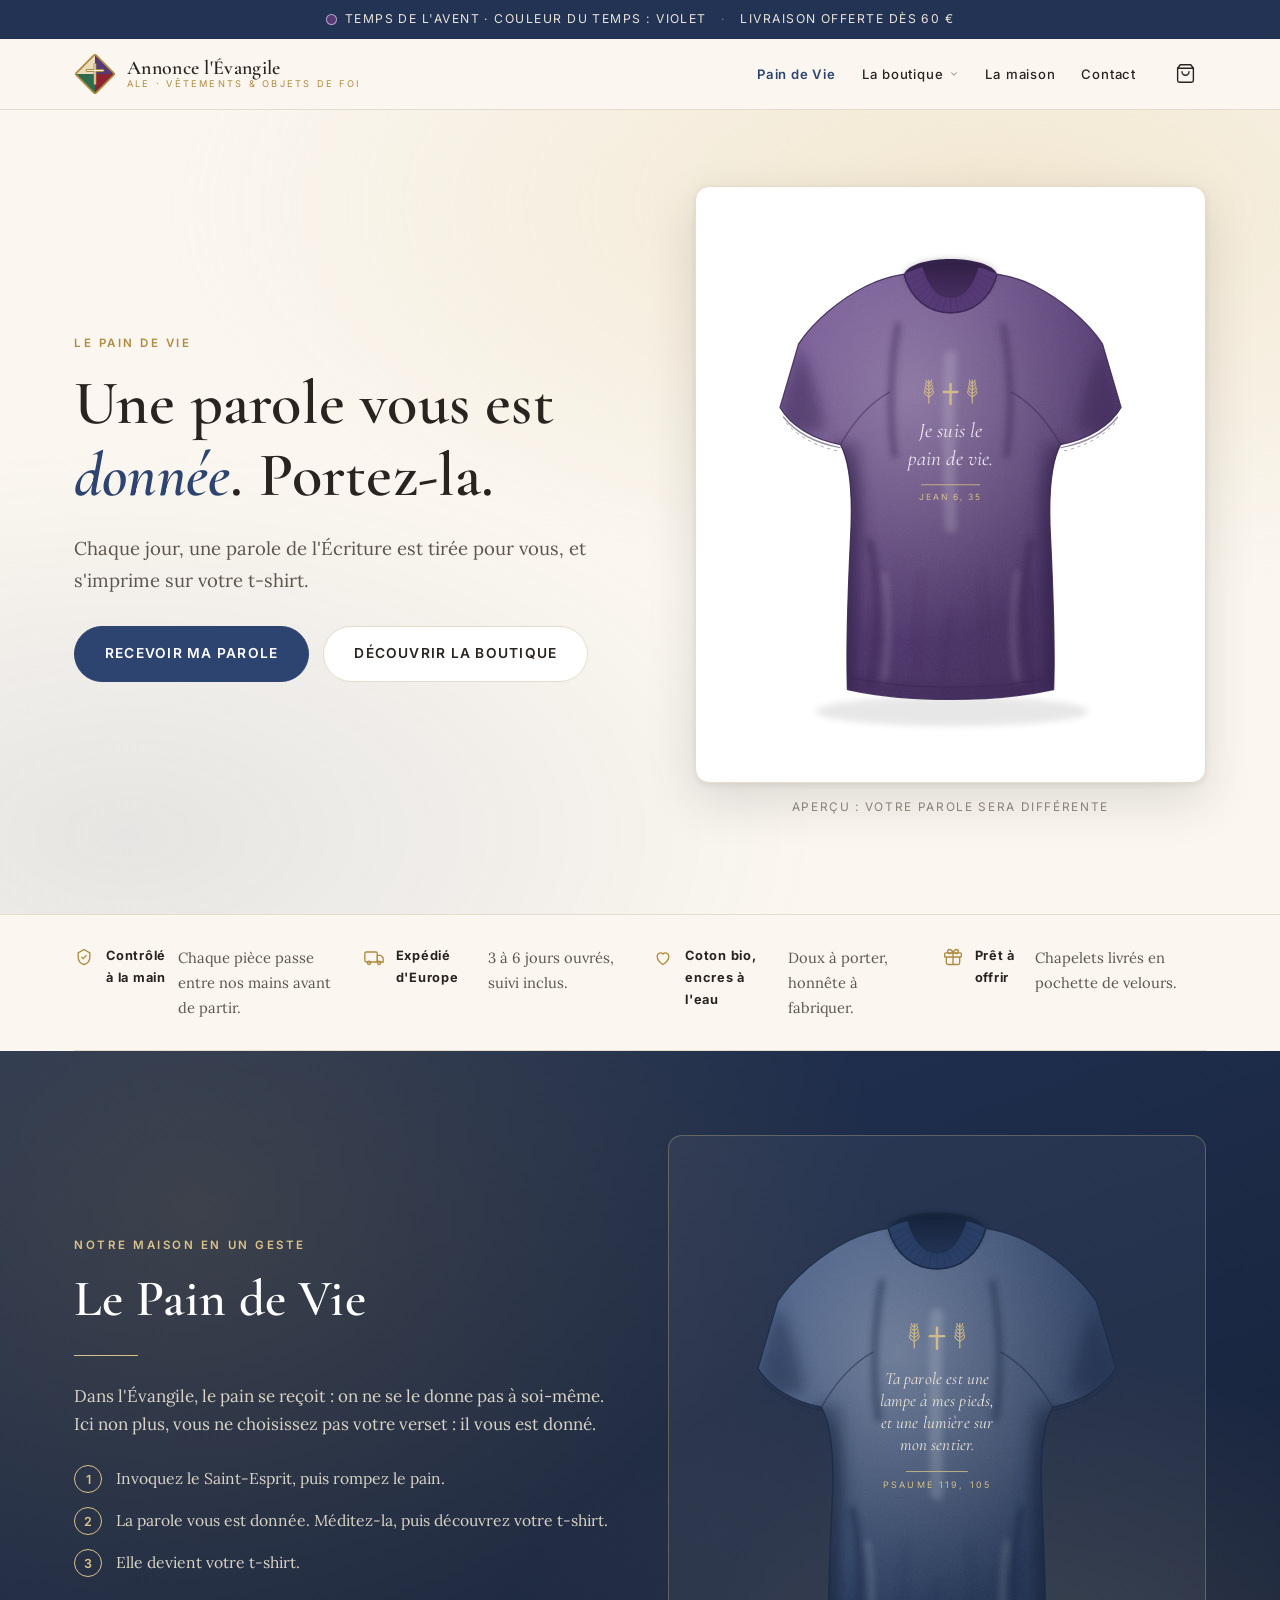
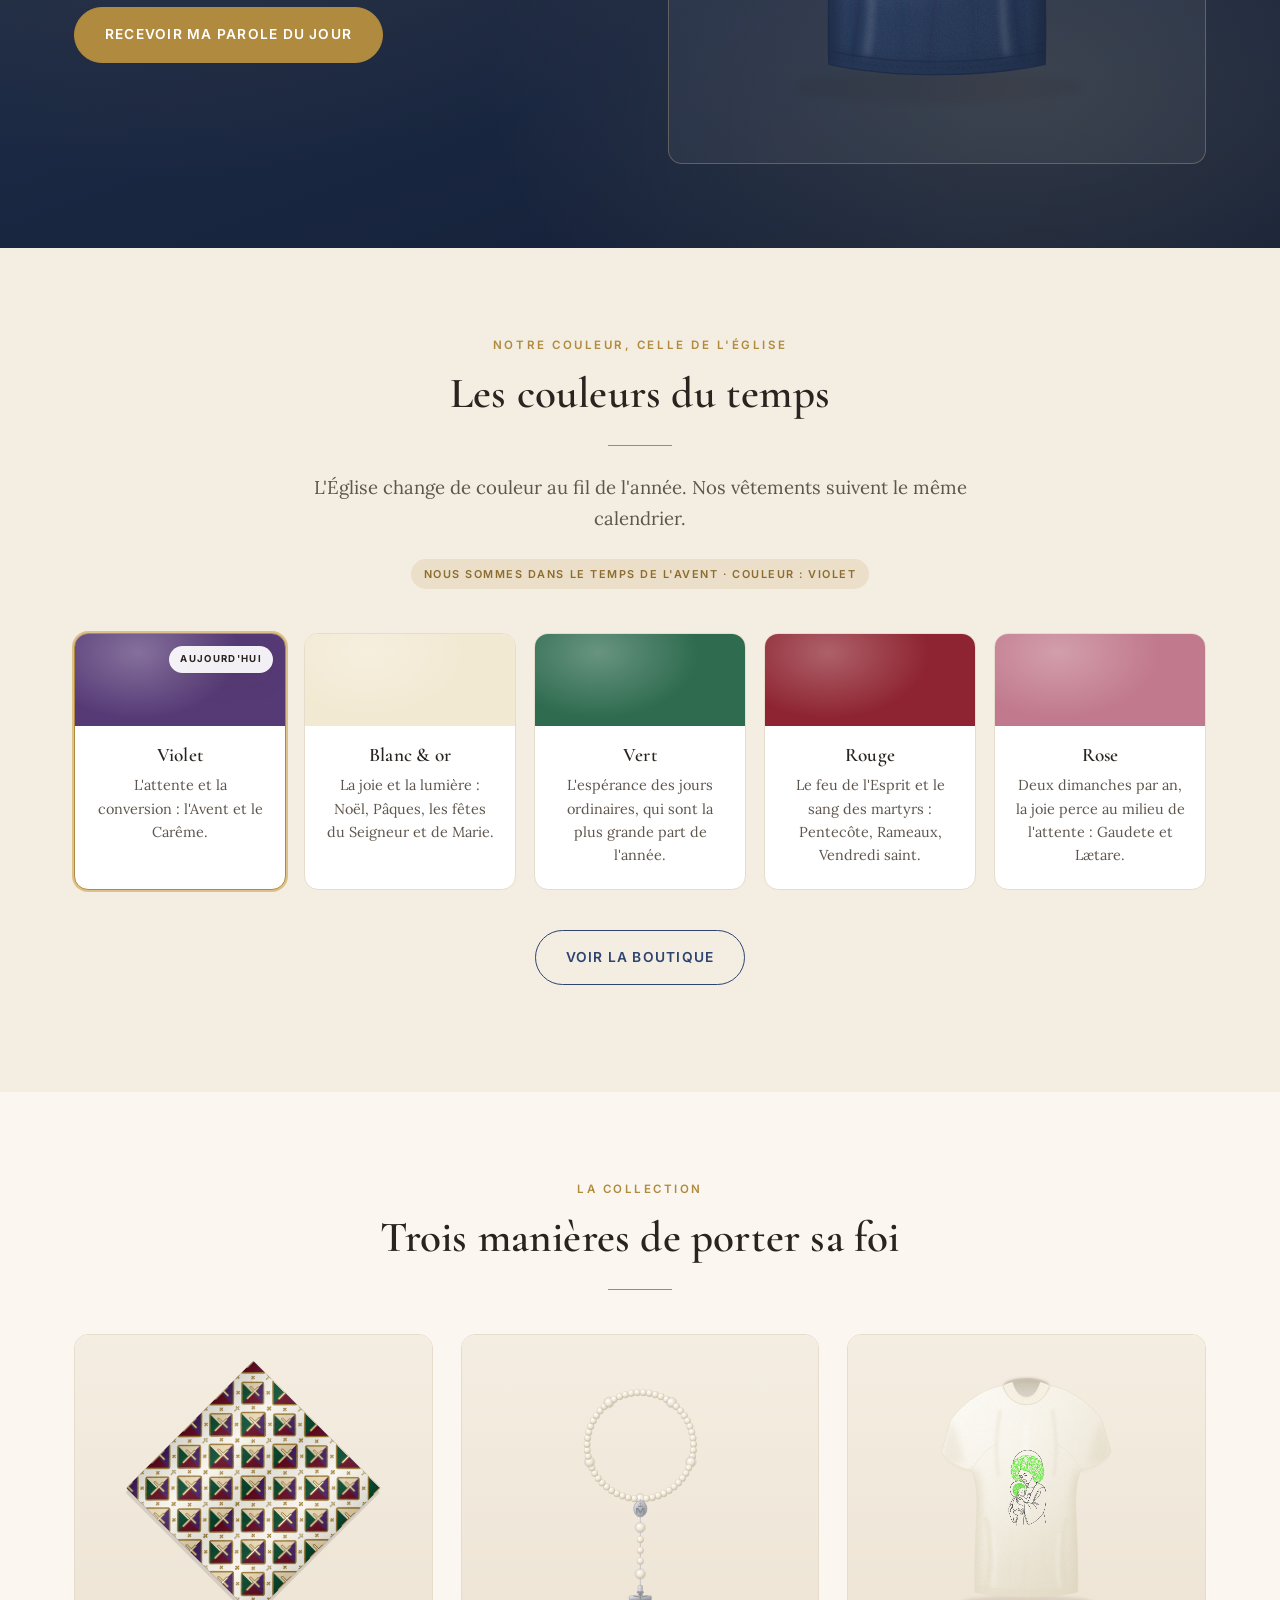
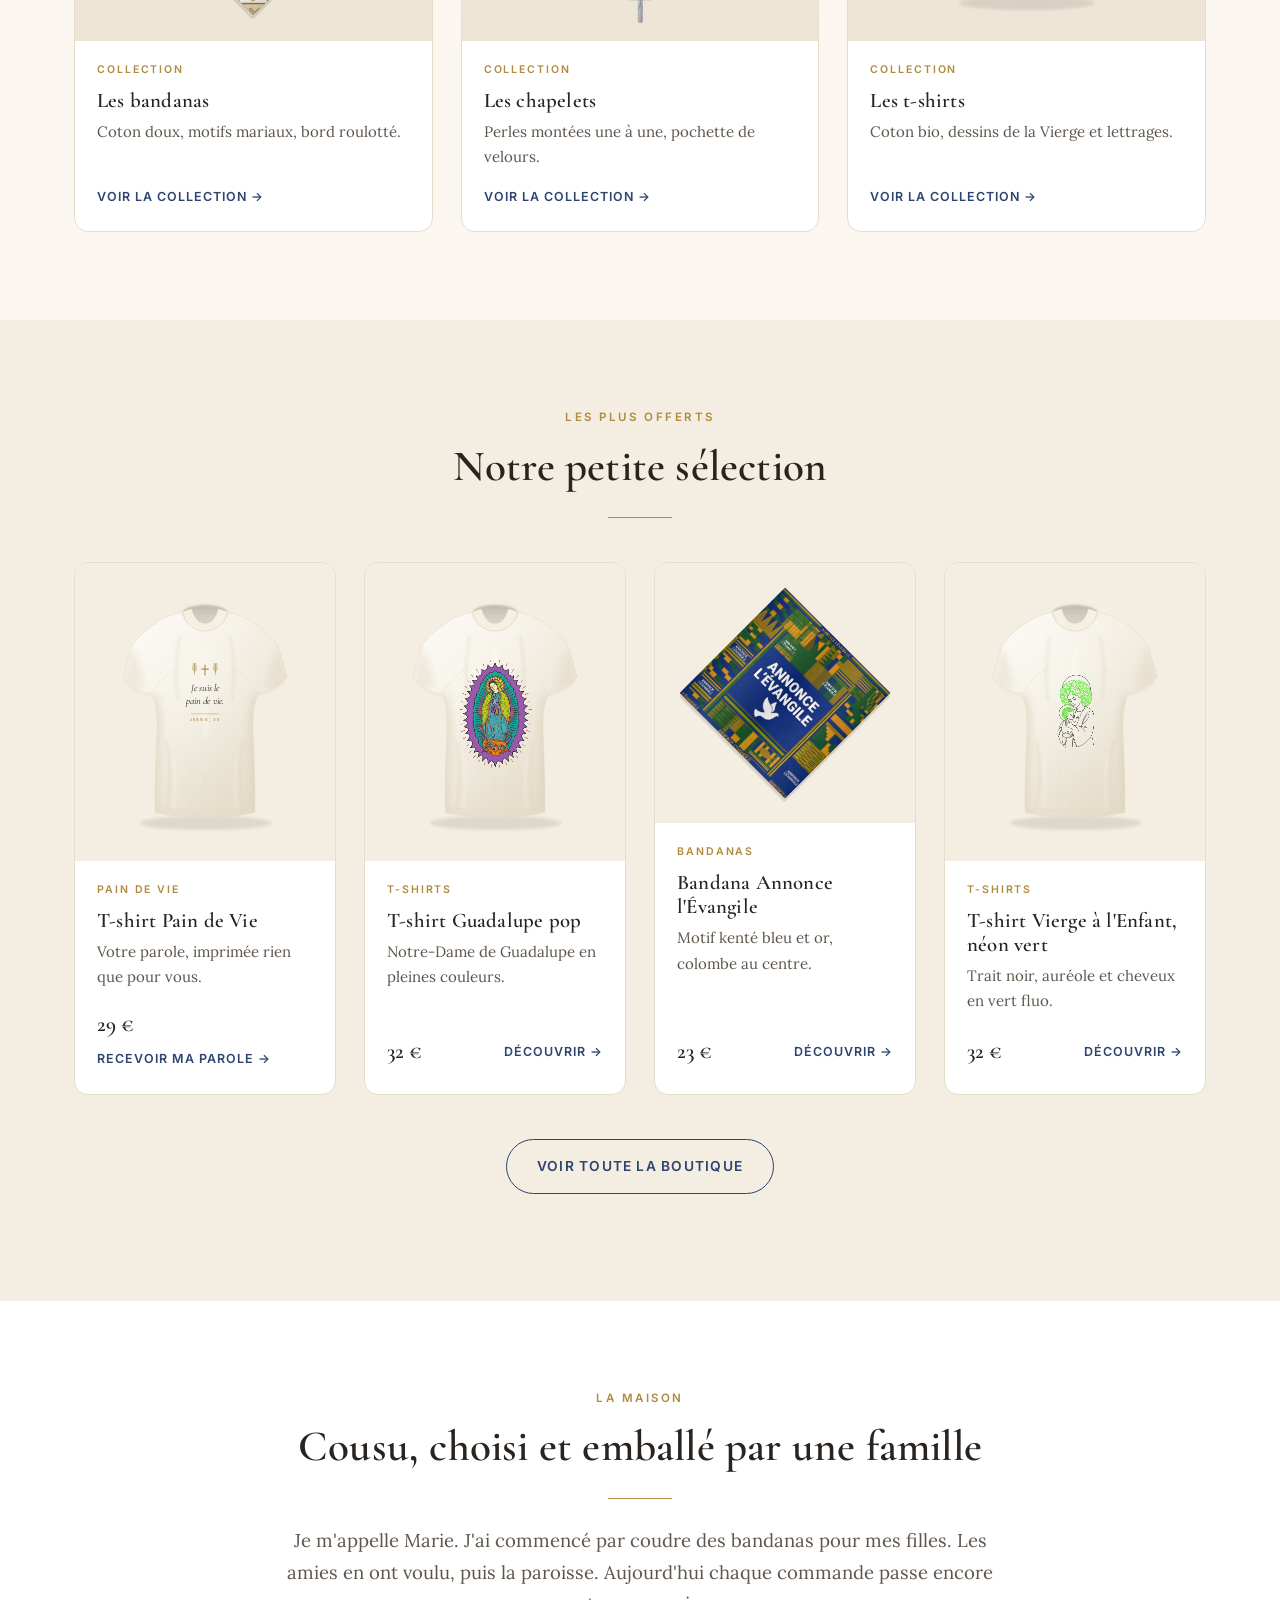
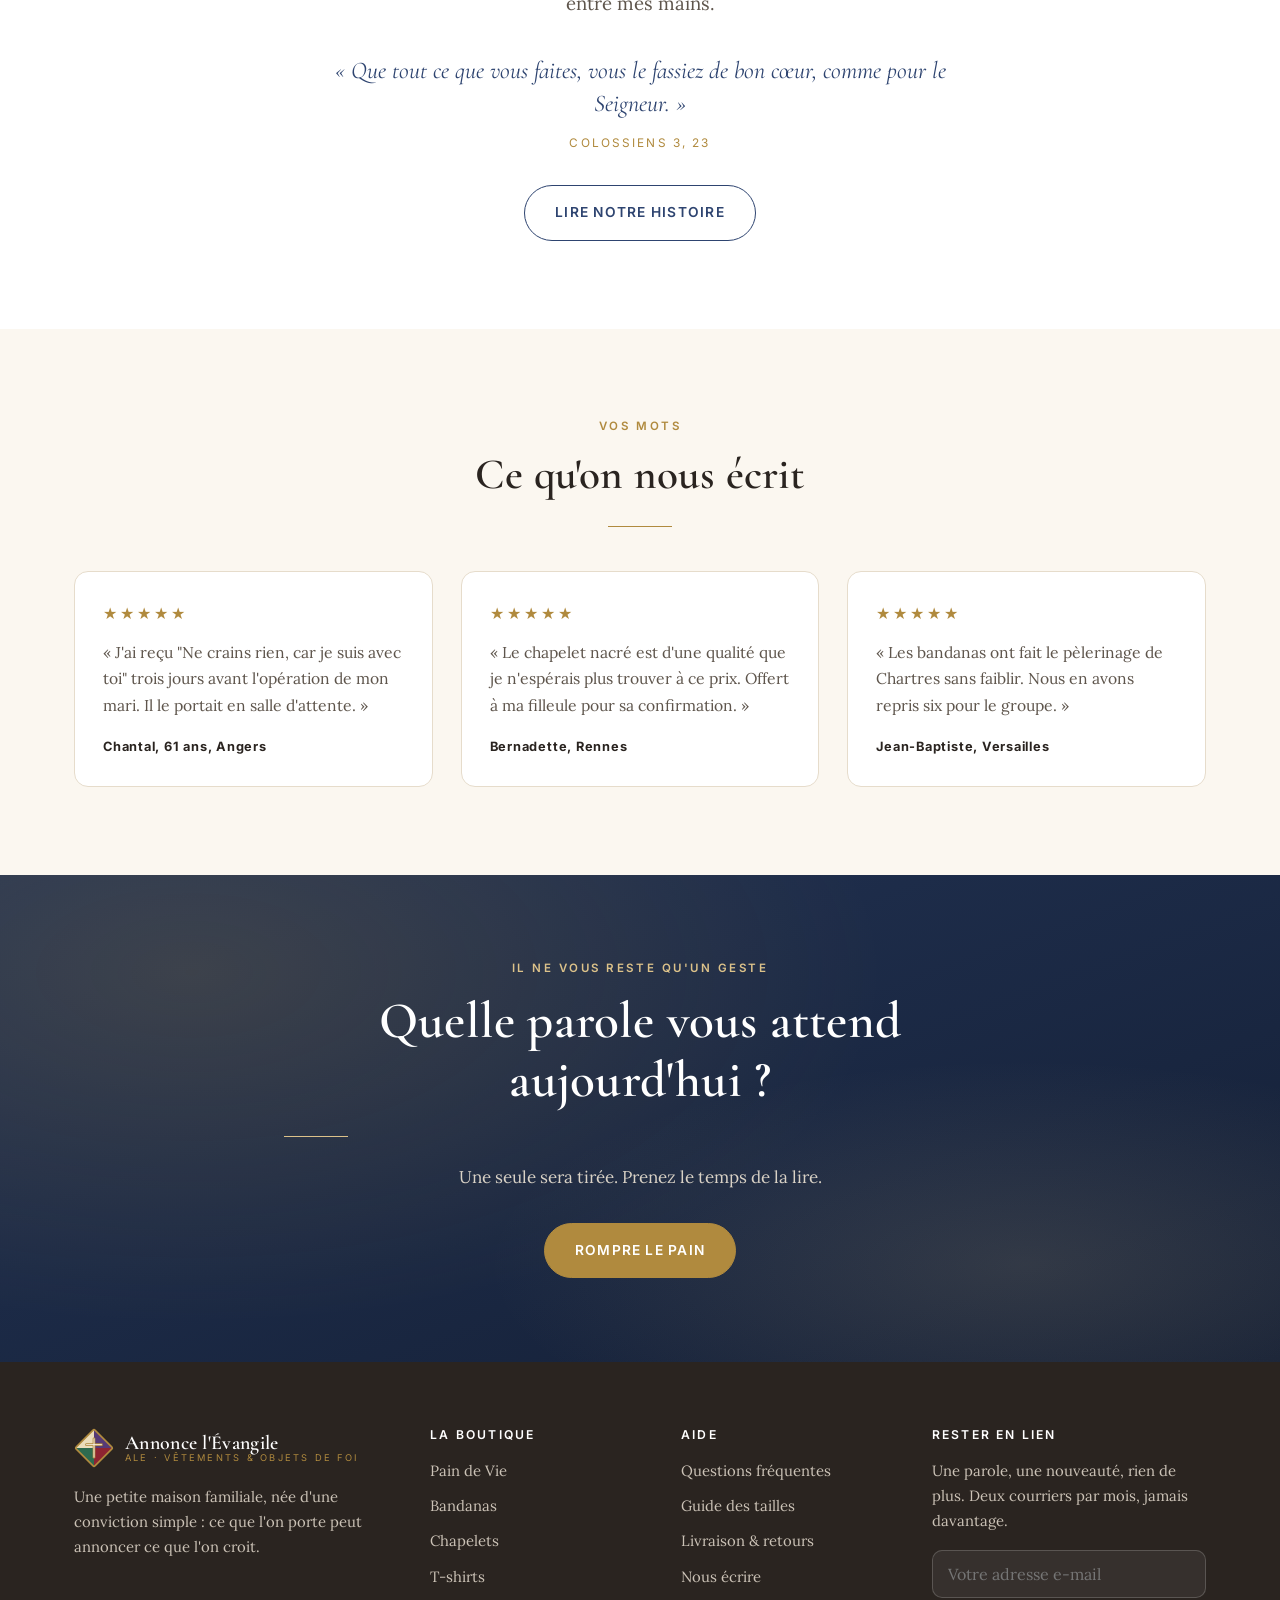
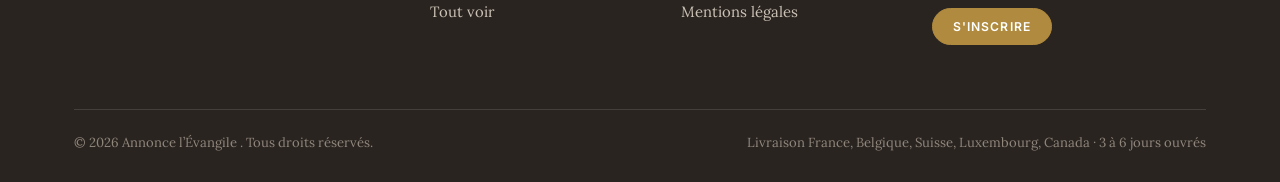
==== index.html @ 9aca1afd "Le site Annonce l'Évangile" ====
<!DOCTYPE html>
<html lang="fr">
<head>
<meta charset="utf-8">
<meta name="viewport" content="width=device-width, initial-scale=1">
<title>Annonce l’Évangile, vêtements et objets de foi</title>
<meta name="description" content="Bandanas, chapelets et t-shirts chrétiens. Découvrez le Pain de Vie : recevez une parole tirée pour vous, et portez-la sur un t-shirt imprimé rien que pour vous.">
<meta property="og:type" content="website">
<meta property="og:locale" content="fr_FR">
<meta property="og:site_name" content="Annonce l’Évangile">
<meta property="og:title" content="Annonce l’Évangile, une parole vous est donnée">
<meta property="og:description" content="Bandanas mariaux, chapelets montés à la main et t-shirts chrétiens. Recevez votre parole du jour avec le Pain de Vie.">
<link rel="icon" href="data:image/svg+xml,%3Csvg xmlns='http://www.w3.org/2000/svg' viewBox='0 0 48 48'%3E%3Cg transform='rotate(45 24 24)'%3E%3Cpath d='M8,8 L40,8 L24,24 Z' fill='%23563A76'/%3E%3Cpath d='M40,8 L40,40 L24,24 Z' fill='%238E2431'/%3E%3Cpath d='M8,40 L40,40 L24,24 Z' fill='%232E6B4F'/%3E%3Cpath d='M8,8 L8,40 L24,24 Z' fill='%23EBDDBC'/%3E%3C/g%3E%3Cg stroke='%23B08A3E' stroke-width='4.5' stroke-linecap='round'%3E%3Cline x1='24' y1='12' x2='24' y2='36'/%3E%3Cline x1='14' y1='20' x2='34' y2='20'/%3E%3C/g%3E%3C/svg%3E">
<link rel="preconnect" href="https://fonts.googleapis.com">
<link rel="preconnect" href="https://fonts.gstatic.com" crossorigin>
<link href="https://fonts.googleapis.com/css2?family=Cormorant+Garamond:ital,wght@0,400;0,600;1,400;1,600&family=Inter:wght@400;500;600&family=Lora:ital,wght@0,400;0,600;1,400&display=swap" rel="stylesheet">
<link rel="stylesheet" href="assets/style.css">
</head>
<body>

<div id="entete-site"></div>

<!-- ================= HÉROS ================= -->
<section class="heros">
  <div class="heros-in">
    <div>
      <p class="surtitre">Le Pain de Vie</p>
      <h1>Une parole vous est <em>donnée</em>. Portez-la.</h1>
      <p class="chapeau">Chaque jour, une parole de l'Écriture est tirée pour vous, et s'imprime sur votre t-shirt.</p>
      <div class="heros-actions">
        <a class="btn" href="pain-de-vie.html">Recevoir ma parole</a>
        <a class="btn btn-clair" href="boutique.html">Découvrir la boutique</a>
      </div>
    </div>
    <div class="heros-visuel">
      <div class="cadre" id="heros-visuel"></div>
      <p class="heros-note">Aperçu : votre parole sera différente</p>
    </div>
  </div>
</section>

<!-- ================= RÉASSURANCE ================= -->
<div class="wrap">
  <div class="reassurance">
    <div>
      <svg width="20" height="20" viewBox="0 0 24 24" fill="none" stroke="currentColor" stroke-width="1.6"><path d="M12 3l7 4v5c0 4.5-3 8-7 9-4-1-7-4.5-7-9V7z"/><path d="M9 12l2 2 4-4"/></svg>
      <div><b>Contrôlé à la main</b>Chaque pièce passe entre nos mains avant de partir.</div>
    </div>
    <div>
      <svg width="20" height="20" viewBox="0 0 24 24" fill="none" stroke="currentColor" stroke-width="1.6"><rect x="1" y="6" width="15" height="12" rx="2"/><path d="M16 10h4l3 3v5h-7z"/><circle cx="6" cy="19" r="2"/><circle cx="18" cy="19" r="2"/></svg>
      <div><b>Expédié d'Europe</b>3 à 6 jours ouvrés, suivi inclus.</div>
    </div>
    <div>
      <svg width="20" height="20" viewBox="0 0 24 24" fill="none" stroke="currentColor" stroke-width="1.6"><path d="M12 21s-7-4.4-7-10a4 4 0 0 1 7-2.6A4 4 0 0 1 19 11c0 5.6-7 10-7 10z"/></svg>
      <div><b>Coton bio, encres à l'eau</b>Doux à porter, honnête à fabriquer.</div>
    </div>
    <div>
      <svg width="20" height="20" viewBox="0 0 24 24" fill="none" stroke="currentColor" stroke-width="1.6"><path d="M20 12v7a2 2 0 0 1-2 2H6a2 2 0 0 1-2-2v-7"/><rect x="2" y="7" width="20" height="5" rx="1"/><path d="M12 21V7M12 7S10.5 3 8 3a2.5 2.5 0 0 0 0 5zM12 7s1.5-4 4-4a2.5 2.5 0 0 1 0 5z"/></svg>
      <div><b>Prêt à offrir</b>Chapelets livrés en pochette de velours.</div>
    </div>
  </div>
</div>

<!-- ================= PAIN DE VIE ================= -->
<section class="pdv-bloc">
  <div class="pdv-bloc-in">
    <div>
      <p class="surtitre">Notre maison en un geste</p>
      <h2>Le Pain de Vie</h2>
      <hr class="filet">
      <p>Dans l'Évangile, le pain se reçoit : on ne se le donne pas à soi-même.
         Ici non plus, vous ne choisissez pas votre verset : il vous est donné.</p>
      <ol class="pdv-etapes">
        <li><b>1</b><span>Invoquez le Saint-Esprit, puis rompez le pain.</span></li>
        <li><b>2</b><span>La parole vous est donnée. Méditez-la, puis découvrez votre t-shirt.</span></li>
        <li><b>3</b><span>Elle devient votre t-shirt.</span></li>
      </ol>
      <a class="btn" href="pain-de-vie.html">Recevoir ma parole du jour</a>
    </div>
    <div class="pdv-visuel" id="pdv-visuel"></div>
  </div>
</section>

<!-- ================= LES COULEURS DU TEMPS ================= -->
<section class="section section-creme">
  <div class="wrap">
    <div class="centre">
      <p class="surtitre">Notre couleur, celle de l'Église</p>
      <h2>Les couleurs du temps</h2>
      <hr class="filet">
      <p class="chapeau" style="margin:0 auto 6px">L'Église change de couleur au fil de l'année. Nos vêtements
        suivent le même calendrier.</p>
      <p class="badge" id="badge-temps" style="margin:18px 0 0"></p>
    </div>
    <div class="couleurs-grille" style="margin-top:44px" id="couleurs-temps"></div>
    <p class="centre" style="margin-top:40px"><a class="btn btn-ligne" href="boutique.html">Voir la boutique</a></p>
  </div>
</section>

<!-- ================= CATÉGORIES ================= -->
<section class="section">
  <div class="wrap">
    <div class="centre">
      <p class="surtitre">La collection</p>
      <h2>Trois manières de porter sa foi</h2>
      <hr class="filet">
    </div>
    <div class="grille g3" style="margin-top:44px" id="categories"></div>
  </div>
</section>

<!-- ================= SÉLECTION ================= -->
<section class="section section-creme">
  <div class="wrap">
    <div class="centre">
      <p class="surtitre">Les plus offerts</p>
      <h2>Notre petite sélection</h2>
      <hr class="filet">
    </div>
    <div class="grille g4" style="margin-top:44px" id="selection"></div>
    <p class="centre" style="margin-top:44px"><a class="btn btn-ligne" href="boutique.html">Voir toute la boutique</a></p>
  </div>
</section>

<!-- ================= LA MAISON ================= -->
<section class="section section-blanc">
  <div class="wrap-etroit centre">
    <p class="surtitre">La maison</p>
    <h2>Cousu, choisi et emballé par une famille</h2>
    <hr class="filet">
    <p class="chapeau" style="margin:0 auto">Je m'appelle Marie. J'ai commencé par coudre des bandanas pour mes filles.
      Les amies en ont voulu, puis la paroisse. Aujourd'hui chaque commande passe encore entre mes mains.</p>
    <div class="verset-bloc">« Que tout ce que vous faites, vous le fassiez de bon cœur, comme pour le Seigneur. »
      <span>Colossiens 3, 23</span></div>
    <a class="btn btn-ligne" href="a-propos.html">Lire notre histoire</a>
  </div>
</section>

<!-- ================= TÉMOIGNAGES ================= -->
<section class="section">
  <div class="wrap">
    <div class="centre">
      <p class="surtitre">Vos mots</p>
      <h2>Ce qu'on nous écrit</h2>
      <hr class="filet">
    </div>
    <div class="grille g3" style="margin-top:44px">
      <div class="temoignage">
        <div class="etoiles">★★★★★</div>
        <p>« J'ai reçu "Ne crains rien, car je suis avec toi" trois jours avant l'opération de mon mari.
           Il le portait en salle d'attente. »</p>
        <b>Chantal, 61 ans, Angers</b>
      </div>
      <div class="temoignage">
        <div class="etoiles">★★★★★</div>
        <p>« Le chapelet nacré est d'une qualité que je n'espérais plus trouver à ce prix. Offert à ma filleule pour sa confirmation. »</p>
        <b>Bernadette, Rennes</b>
      </div>
      <div class="temoignage">
        <div class="etoiles">★★★★★</div>
        <p>« Les bandanas ont fait le pèlerinage de Chartres sans faiblir. Nous en avons repris six pour le groupe. »</p>
        <b>Jean-Baptiste, Versailles</b>
      </div>
    </div>
  </div>
</section>

<!-- ================= APPEL FINAL ================= -->
<section class="section pdv-bloc" style="padding:0">
  <div class="pdv-bloc-in" style="grid-template-columns:1fr;text-align:center;max-width:760px">
    <div>
      <p class="surtitre">Il ne vous reste qu'un geste</p>
      <h2>Quelle parole vous attend aujourd'hui ?</h2>
      <hr class="filet">
      <p>Une seule sera tirée. Prenez le temps de la lire.</p>
      <a class="btn" href="pain-de-vie.html" style="margin-top:12px">Rompre le pain</a>
    </div>
  </div>
</section>

<div id="pied-site"></div>

<script src="assets/config.js"></script>
<script src="assets/liturgie.js"></script>
<script src="assets/data.js"></script>
<script src="assets/mockup.js"></script>
<script src="assets/site.js"></script>
<script>
(function(){
  const T = LITURGIE.temps();

  /* visuel du héros : le t-shirt dans la couleur du temps */
  document.getElementById("heros-visuel").innerHTML =
    MOCK.tshirt({ couleur:T.cle, design:"verset", verset:{ t:"Je suis le pain de vie.", r:"Jean 6, 35" } });

  document.getElementById("pdv-visuel").innerHTML =
    MOCK.tshirt({ couleur:"bleu", design:"verset", verset:{ t:"Ta parole est une lampe à mes pieds, et une lumière sur mon sentier.", r:"Psaume 119, 105" } });

  /* les cinq couleurs de la liturgie */
  const ORDRE = ["violet","blanc","vert","rouge","rose"];
  document.getElementById("couleurs-temps").innerHTML = ORDRE.map(cle=>{
    const c = LITURGIE.couleurs[cle];
    const ici = cle === T.cle;
    return `<div class="couleur-carte${ici ? " actuelle" : ""}">
      <div class="couleur-teinte" style="background:${c.hex}"></div>
      ${ici ? `<span class="marqueur">Aujourd'hui</span>` : ""}
      <h3>${c.nom}</h3>
      <p>${c.sens}</p>
    </div>`;
  }).join("");

  document.getElementById("badge-temps").textContent =
    "Nous sommes dans le " + T.temps.replace(/^Temps /,"temps ") + " · couleur : " + T.couleur.toLowerCase();

  /* trois cartes catégories */
  const cats = [
    { cat:"bandana", titre:"Les bandanas",  txt:"Coton doux, motifs mariaux, bord roulotté.", exemple:"bandana-losanges-ale" },
    { cat:"chapelet", titre:"Les chapelets", txt:"Perles montées une à une, pochette de velours.", exemple:"chapelet-nacre" },
    { cat:"tshirt", titre:"Les t-shirts",  txt:"Coton bio, dessins de la Vierge et lettrages.", exemple:"tshirt-vierge-neon-vert" }
  ];
  document.getElementById("categories").innerHTML = cats.map(c=>{
    const p = Site.produitParId(c.exemple);
    return `<a class="carte cat-carte" href="boutique.html?cat=${c.cat}" data-cat="${c.cat}">
      <div class="carte-visuel">${MOCK.produit(p)}</div>
      <div class="carte-corps">
        <div class="carte-cat">Collection</div>
        <h3>${c.titre}</h3>
        <p class="carte-desc">${c.txt}</p>
        <div class="carte-bas"><span class="lien-fleche">Voir la collection →</span></div>
      </div></a>`;
  }).join("");

  /* sélection */
  const sel = ["pain-de-vie","tshirt-guadalupe-pop","bandana-annonce-kente","tshirt-vierge-neon-vert"]
    .map(Site.produitParId).filter(Boolean);
  document.getElementById("selection").innerHTML = sel.map(Site.carteProduit).join("");
})();
</script>
</body>
</html>
---- assets/style.css ----
/* =========================================================
   Annonce l'Évangile (ALE) — feuille de style principale
   Palette du site : crème, encre chaude, bleu marial, or ancien.
   Les couleurs liturgiques (violet, rouge, vert, rose) restent
   définies : elles servent aux articles et à la section
   « Les couleurs du temps ».
   ========================================================= */

:root{
  --creme:#FBF7F0;
  --creme-2:#F4EDE1;
  --papier:#FFFFFF;
  --encre:#2A2420;
  --encre-doux:#5E554C;
  --encre-clair:#8A8076;

  /* --- couleurs liturgiques --- */
  --violet:#563A76;        --violet-fonce:#3F2A58;   --violet-clair:#8E75AB;
  --rouge:#8E2431;         --rouge-fonce:#6B1922;
  --vert:#2E6B4F;          --vert-fonce:#22523C;
  --rose:#C1798D;
  --bleu:#2E4470;          --bleu-fonce:#223354;     --bleu-clair:#7086B4;
  --or:#B08A3E;            --or-clair:#DCC28A;

  /* couleur d'accent du site : le bleu marial */
  --primaire:var(--bleu);
  --primaire-fonce:var(--bleu-fonce);

  --bordure:#E6DCCB;
  --ombre:0 1px 2px rgba(42,36,32,.05), 0 8px 28px rgba(42,36,32,.07);
  --ombre-forte:0 2px 6px rgba(42,36,32,.08), 0 18px 50px rgba(42,36,32,.14);
  --rayon:14px;
  --max:1180px;
  --serif:"Cormorant Garamond", "Iowan Old Style", Garamond, Georgia, "Times New Roman", serif;
  --texte:"Lora", Georgia, "Times New Roman", serif;
  --ui:"Inter", -apple-system, BlinkMacSystemFont, "Segoe UI", Helvetica, Arial, sans-serif;
}

*{box-sizing:border-box}
html{-webkit-text-size-adjust:100%}
body{
  margin:0;
  background:var(--creme);
  color:var(--encre);
  font-family:var(--texte);
  font-size:17px;
  line-height:1.7;
  -webkit-font-smoothing:antialiased;
}
img{max-width:100%;display:block}
a{color:var(--primaire);text-underline-offset:3px}
a:hover{color:var(--primaire-fonce)}

h1,h2,h3,h4{font-family:var(--serif);font-weight:600;line-height:1.15;margin:0 0 .5em;letter-spacing:.2px}
h1{font-size:clamp(2.4rem,5.4vw,3.9rem)}
h2{font-size:clamp(1.9rem,3.6vw,2.7rem)}
h3{font-size:1.45rem}
p{margin:0 0 1.1em}

.wrap{max-width:var(--max);margin:0 auto;padding:0 24px}
.wrap-etroit{max-width:760px;margin:0 auto;padding:0 24px}
.section{padding:88px 0}
.section-creme{background:var(--creme-2)}
.section-blanc{background:var(--papier)}
.centre{text-align:center}
.mt0{margin-top:0}

/* ---- petits éléments typographiques ---- */
.surtitre{
  font-family:var(--ui);
  font-size:.72rem;
  letter-spacing:.22em;
  text-transform:uppercase;
  color:var(--or);
  font-weight:600;
  margin:0 0 14px;
}
.chapeau{font-size:1.16rem;color:var(--encre-doux);max-width:62ch}
.centre .chapeau{margin-left:auto;margin-right:auto}
.filet{
  width:64px;height:1px;background:var(--or);
  margin:26px 0;border:0;
}
.centre .filet{margin-left:auto;margin-right:auto}
.ornement{display:block;margin:0 auto 18px;color:var(--or)}

/* ---- boutons ---- */
.btn{
  display:inline-flex;align-items:center;justify-content:center;gap:10px;
  font-family:var(--ui);font-size:.86rem;font-weight:600;letter-spacing:.09em;
  text-transform:uppercase;text-decoration:none;cursor:pointer;
  padding:15px 30px;border-radius:999px;border:1px solid var(--primaire);
  background:var(--primaire);color:#fff;transition:.22s ease;
}
.btn:hover{background:var(--primaire-fonce);border-color:var(--primaire-fonce);color:#fff;transform:translateY(-1px)}
.btn:active{transform:translateY(0)}
.btn-ligne{background:transparent;color:var(--primaire)}
.btn-ligne:hover{background:var(--primaire);color:#fff}
.btn-or{background:var(--or);border-color:var(--or);color:#fff}
.btn-or:hover{background:#987528;border-color:#987528}
.btn-clair{background:#fff;border-color:var(--bordure);color:var(--encre)}
.btn-clair:hover{background:var(--creme-2);border-color:var(--or);color:var(--encre)}
.btn-large{width:100%}
.btn-petit{padding:10px 20px;font-size:.76rem}
.btn[disabled]{opacity:.45;pointer-events:none}

/* =========================================================
   En-tête
   ========================================================= */
.bandeau{
  background:var(--primaire-fonce);color:#E9E3D8;
  font-family:var(--ui);font-size:.76rem;letter-spacing:.12em;text-transform:uppercase;
  text-align:center;padding:9px 16px;
}
.entete{
  position:sticky;top:0;z-index:60;
  background:rgba(251,247,240,.94);
  backdrop-filter:blur(8px);
  border-bottom:1px solid var(--bordure);
}
.entete-in{
  max-width:var(--max);margin:0 auto;padding:14px 24px;
  display:flex;align-items:center;gap:22px;
}
.logo{display:flex;align-items:center;gap:11px;text-decoration:none;color:var(--encre);flex:none}
.logo svg{flex:none}
.logo-txt{display:flex;flex-direction:column;line-height:1.05}
.logo-txt b{font-family:var(--serif);font-size:1.24rem;font-weight:600;letter-spacing:.3px}
.logo-txt span{font-family:var(--ui);font-size:.58rem;letter-spacing:.24em;text-transform:uppercase;color:var(--or)}

.nav{display:flex;gap:26px;margin-left:auto;align-items:center}
.nav a{
  font-family:var(--ui);font-size:.82rem;font-weight:500;letter-spacing:.06em;
  color:var(--encre);text-decoration:none;padding:6px 0;position:relative;
}
.nav a::after{
  content:"";position:absolute;left:0;right:0;bottom:0;height:1px;
  background:var(--or);transform:scaleX(0);transition:transform .22s ease;
}
.nav a:hover::after,.nav a.actif::after{transform:scaleX(1)}
.nav a.actif{color:var(--primaire)}
.nav .nav-pdv{color:var(--primaire);font-weight:600}

.entete-actions{display:flex;align-items:center;gap:8px;margin-left:6px}
.panier-lien{
  position:relative;display:flex;align-items:center;justify-content:center;
  width:42px;height:42px;border-radius:999px;color:var(--encre);text-decoration:none;
  border:1px solid transparent;
}
.panier-lien:hover{background:var(--creme-2);border-color:var(--bordure);color:var(--encre)}
.pastille{
  position:absolute;top:2px;right:0;min-width:19px;height:19px;padding:0 5px;
  background:var(--or);color:#fff;border-radius:999px;
  font-family:var(--ui);font-size:.66rem;font-weight:700;
  display:none;align-items:center;justify-content:center;
}
.pastille.on{display:flex}
.burger{
  display:none;width:42px;height:42px;border:1px solid var(--bordure);border-radius:999px;
  background:#fff;cursor:pointer;align-items:center;justify-content:center;color:var(--encre);
}

@media (max-width:620px){
  .bandeau{font-size:.66rem;letter-spacing:.08em;padding:8px 12px}
  .entete-in{padding:11px 16px;gap:8px}
  .logo svg{width:34px;height:34px}
  .logo-txt b{font-size:1.02rem}
  .logo-txt span{font-size:.5rem;letter-spacing:.16em}
  .entete-actions{gap:2px;margin-left:0}
  .panier-lien,.burger{width:38px;height:38px}
  .wrap,.wrap-etroit{padding:0 18px}
  .section{padding:60px 0}
  .entete-page{padding:40px 0 36px}
}
@media (max-width:380px){
  .logo-txt b{font-size:.92rem}
}

@media (max-width:920px){
  .burger{display:flex}
  .nav{
    position:fixed;inset:0 0 auto 0;top:var(--h-entete,68px);
    flex-direction:column;align-items:stretch;gap:0;margin:0;
    background:var(--creme);border-bottom:1px solid var(--bordure);
    padding:8px 24px 22px;box-shadow:var(--ombre);display:none;
  }
  .nav.ouvert{display:flex}
  .nav a{padding:14px 2px;border-bottom:1px solid var(--bordure);font-size:1rem}
  .nav a::after{display:none}
}

/* =========================================================
   Accueil — héros
   ========================================================= */
.heros{
  position:relative;overflow:hidden;
  background:
    radial-gradient(120% 90% at 78% 12%, rgba(220,194,138,.30), transparent 55%),
    radial-gradient(90% 80% at 10% 90%, rgba(46,68,112,.10), transparent 60%),
    var(--creme);
  border-bottom:1px solid var(--bordure);
}
.heros-in{
  max-width:var(--max);margin:0 auto;padding:76px 24px 84px;
  display:grid;grid-template-columns:1.05fr .95fr;gap:56px;align-items:center;
}
.heros h1{margin-bottom:.35em}
.heros h1 em{font-style:italic;color:var(--primaire)}
.heros-actions{display:flex;gap:14px;flex-wrap:wrap;margin-top:30px}
.heros-visuel{position:relative}
.heros-visuel .cadre{
  background:var(--papier);border:1px solid var(--bordure);border-radius:var(--rayon);
  padding:22px;box-shadow:var(--ombre-forte);
}
.heros-note{
  font-family:var(--ui);font-size:.74rem;letter-spacing:.14em;text-transform:uppercase;
  color:var(--encre-clair);margin-top:14px;text-align:center;
}
@media (max-width:900px){
  .heros-in{grid-template-columns:1fr;padding:44px 24px 56px;gap:34px}
  .heros-visuel{max-width:400px;margin:0 auto;width:100%}
  .heros-actions .btn{flex:1 1 auto;justify-content:center}
}

/* ---- bande de réassurance ---- */
.reassurance{
  display:grid;grid-template-columns:repeat(4,1fr);gap:26px;
  padding:30px 0;border-bottom:1px solid var(--bordure);
}
.reassurance div{display:flex;gap:12px;align-items:flex-start;font-size:.92rem;color:var(--encre-doux)}
.reassurance b{display:block;font-family:var(--ui);font-size:.8rem;letter-spacing:.06em;color:var(--encre)}
.reassurance svg{flex:none;color:var(--or);margin-top:2px}
@media (max-width:860px){.reassurance{grid-template-columns:1fr 1fr;gap:18px}}
@media (max-width:520px){.reassurance{grid-template-columns:1fr}}

/* =========================================================
   Cartes catégories & produits
   ========================================================= */
.grille{display:grid;gap:28px}
.g2{grid-template-columns:repeat(2,1fr)}
.g3{grid-template-columns:repeat(3,1fr)}
.g4{grid-template-columns:repeat(4,1fr)}
@media (max-width:1000px){.g4{grid-template-columns:repeat(2,1fr)}.g3{grid-template-columns:repeat(2,1fr)}}
@media (max-width:640px){.g4,.g3,.g2{grid-template-columns:1fr}}

.carte{
  background:var(--papier);border:1px solid var(--bordure);border-radius:var(--rayon);
  overflow:hidden;text-decoration:none;color:inherit;display:flex;flex-direction:column;
  transition:.25s ease;
}
.carte:hover{transform:translateY(-3px);box-shadow:var(--ombre-forte);border-color:var(--or-clair);color:inherit}
.carte-visuel{background:var(--creme-2);padding:18px;display:flex;align-items:center;justify-content:center;min-height:250px}
.carte-visuel svg{width:100%;height:auto;max-height:270px}
.carte-corps{padding:20px 22px 24px;flex:1;display:flex;flex-direction:column}
.carte-corps h3{margin-bottom:6px;font-size:1.3rem}
.carte-cat{
  font-family:var(--ui);font-size:.66rem;letter-spacing:.18em;text-transform:uppercase;
  color:var(--or);margin-bottom:10px;font-weight:600;
}
.carte-desc{font-size:.94rem;color:var(--encre-doux);margin:0 0 16px;flex:1}
.carte-bas{display:flex;align-items:center;justify-content:space-between;gap:10px}
.prix{font-family:var(--serif);font-size:1.35rem;font-weight:600}
.prix small{font-family:var(--ui);font-size:.68rem;color:var(--encre-clair);letter-spacing:.1em;text-transform:uppercase}
.lien-fleche{font-family:var(--ui);font-size:.78rem;font-weight:600;letter-spacing:.08em;text-transform:uppercase;color:var(--primaire)}

/* ---- cartes catégories (grandes) ---- */
.cat-carte{position:relative;min-height:330px;justify-content:flex-end}
.cat-carte .carte-visuel{min-height:230px;background:linear-gradient(180deg,var(--creme-2),#EDE4D5)}

/* =========================================================
   Bloc Pain de Vie (mise en avant sur l'accueil)
   ========================================================= */
.pdv-bloc{
  background:
    radial-gradient(90% 120% at 15% 20%, rgba(176,138,62,.20), transparent 60%),
    linear-gradient(160deg,#223354,#141F35);
  color:#F2ECE1;position:relative;overflow:hidden;
}
.pdv-bloc::after{
  content:"";position:absolute;inset:0;pointer-events:none;
  background:radial-gradient(60% 60% at 80% 80%, rgba(220,194,138,.14), transparent 70%);
}
.pdv-bloc-in{
  max-width:var(--max);margin:0 auto;padding:84px 24px;
  display:grid;grid-template-columns:1fr 1fr;gap:56px;align-items:center;position:relative;z-index:1;
}
.pdv-bloc h2{color:#fff;font-size:clamp(2.2rem,4.4vw,3.2rem)}
.pdv-bloc .surtitre{color:var(--or-clair)}
.pdv-bloc p{color:#D9D2C6}
.pdv-bloc .filet{background:var(--or-clair)}
.pdv-etapes{list-style:none;padding:0;margin:26px 0 30px;display:grid;gap:14px}
.pdv-etapes li{display:flex;gap:14px;align-items:flex-start;font-size:.98rem;color:#D9D2C6}
.pdv-etapes b{
  flex:none;width:28px;height:28px;border-radius:999px;border:1px solid var(--or-clair);
  color:var(--or-clair);font-family:var(--ui);font-size:.78rem;font-weight:600;
  display:flex;align-items:center;justify-content:center;
}
.pdv-bloc .btn{background:var(--or);border-color:var(--or)}
.pdv-bloc .btn:hover{background:#C89C48;border-color:#C89C48}
.pdv-visuel{
  background:rgba(255,255,255,.05);border:1px solid rgba(220,194,138,.30);
  border-radius:var(--rayon);padding:24px;
}
@media (max-width:900px){.pdv-bloc-in{grid-template-columns:1fr;padding:56px 24px;gap:34px}}

/* =========================================================
   Page Pain de Vie
   ========================================================= */
.pdv-page{
  min-height:calc(100vh - 68px);
  background:
    radial-gradient(80% 70% at 50% 0%, rgba(176,138,62,.26), transparent 62%),
    linear-gradient(170deg,#1D2B49,#101A2C 60%,#0C1424);
  color:#EFE9DE;padding:44px 0 84px;position:relative;overflow:hidden;
}
.pdv-page h1{margin-bottom:.25em}
.pdv-page .filet{margin:18px auto}
.pdv-page::before{
  content:"";position:absolute;top:-160px;left:50%;transform:translateX(-50%);
  width:620px;height:620px;border-radius:50%;
  background:radial-gradient(circle, rgba(220,194,138,.18), transparent 65%);
  pointer-events:none;
}
.pdv-page .wrap-etroit{position:relative;z-index:2}
.pdv-page h1{color:#fff}
.pdv-page .surtitre{color:var(--or-clair)}
.pdv-page .chapeau{color:#CFC7BA}
.pdv-page .filet{background:var(--or-clair)}

.autel{
  margin:22px auto 0;max-width:560px;text-align:center;
  min-height:230px;display:flex;flex-direction:column;align-items:center;justify-content:center;
}
.autel-aide{margin-top:18px}
.pain-svg{cursor:pointer;filter:drop-shadow(0 18px 40px rgba(0,0,0,.45))}
.pain-svg .moitie{transition:transform 1.05s cubic-bezier(.2,.7,.2,1)}
.autel.rompu .pain-svg .moitie-g{transform:translateX(-88px) rotate(-13deg)}
.autel.rompu .pain-svg .moitie-d{transform:translateX(88px) rotate(13deg)}
.autel.rompu .pain-svg .lueur{opacity:1}
.pain-svg .lueur{opacity:0;transition:opacity .9s ease .25s}
.autel-aide{
  font-family:var(--ui);font-size:.74rem;letter-spacing:.2em;text-transform:uppercase;
  color:#9FB0CE;margin-top:26px;
}

.revelation{display:none;margin-top:10px;animation:monte .9s cubic-bezier(.2,.7,.2,1) both}
.revelation.on{display:block}
@keyframes monte{from{opacity:0;transform:translateY(26px)}to{opacity:1;transform:none}}
@keyframes doux{from{opacity:0}to{opacity:1}}

.parole-carte{
  background:linear-gradient(180deg,#FFFDF8,#F7F1E6);
  color:var(--encre);border-radius:20px;border:1px solid var(--or-clair);
  box-shadow:0 30px 80px rgba(0,0,0,.42);
  overflow:hidden;
}
.parole-haut{
  display:grid;grid-template-columns:1fr 1fr;gap:0;
}
.parole-visuel{background:var(--creme-2);padding:26px;display:flex;align-items:center;justify-content:center;border-right:1px solid var(--bordure)}
.parole-visuel svg{width:100%;height:auto}
.parole-texte{padding:34px 32px;display:flex;flex-direction:column;justify-content:center}
.parole-num{
  font-family:var(--ui);font-size:.68rem;letter-spacing:.2em;text-transform:uppercase;
  color:var(--or);font-weight:600;margin-bottom:14px;
}
.parole-citation{
  font-family:var(--serif);font-size:1.7rem;line-height:1.35;font-style:italic;
  margin:0 0 16px;color:var(--encre);
}
.parole-ref{
  font-family:var(--ui);font-size:.78rem;letter-spacing:.16em;text-transform:uppercase;
  color:var(--encre-doux);
}
.parole-mot{font-size:.95rem;color:var(--encre-doux);margin:18px 0 0;border-top:1px solid var(--bordure);padding-top:16px}
.parole-bas{padding:26px 32px 30px;border-top:1px solid var(--bordure);background:rgba(255,255,255,.6)}
@media (max-width:760px){
  .parole-haut{grid-template-columns:1fr}
  .parole-visuel{border-right:0;border-bottom:1px solid var(--bordure)}
  .parole-texte{padding:28px 24px}
  .parole-bas{padding:22px 24px 26px}
}
.parole-actions{display:flex;gap:12px;flex-wrap:wrap;justify-content:center;margin-top:22px}
.parole-actions .btn{background:transparent;border-color:rgba(220,194,138,.5);color:#EFE9DE}
.parole-actions .btn:hover{background:rgba(220,194,138,.14);border-color:var(--or-clair);color:#fff}

/* ---- options (couleur / taille) ---- */
.options{display:grid;gap:18px;margin:0 0 22px}
.option-titre{
  font-family:var(--ui);font-size:.72rem;letter-spacing:.16em;text-transform:uppercase;
  color:var(--encre-doux);font-weight:600;margin-bottom:10px;display:block;
}
.puces{display:flex;gap:10px;flex-wrap:wrap}
.puce{
  font-family:var(--ui);font-size:.82rem;font-weight:500;
  padding:9px 16px;border:1px solid var(--bordure);border-radius:999px;background:#fff;
  cursor:pointer;transition:.18s ease;color:var(--encre);
}
.puce:hover{border-color:var(--or)}
.puce.on{background:var(--primaire);border-color:var(--primaire);color:#fff}
.pastilles{display:flex;gap:12px;flex-wrap:wrap}
.past{
  width:38px;height:38px;border-radius:999px;border:1px solid var(--bordure);cursor:pointer;
  padding:0;position:relative;transition:.18s ease;
}
.past.on{box-shadow:0 0 0 2px var(--papier),0 0 0 4px var(--primaire)}
.past:hover{transform:scale(1.06)}

/* =========================================================
   Boutique
   ========================================================= */
.entete-page{
  background:var(--creme-2);border-bottom:1px solid var(--bordure);
  padding:56px 0 50px;text-align:center;
}
.fil{
  font-family:var(--ui);font-size:.72rem;letter-spacing:.12em;text-transform:uppercase;
  color:var(--encre-clair);margin-bottom:14px;
}
.fil a{color:var(--encre-clair);text-decoration:none}
.fil a:hover{color:var(--or)}

.filtres{display:flex;gap:10px;flex-wrap:wrap;justify-content:center;padding:30px 0 6px}
.filtre{
  font-family:var(--ui);font-size:.8rem;font-weight:500;letter-spacing:.05em;
  padding:10px 20px;border-radius:999px;border:1px solid var(--bordure);
  background:var(--papier);cursor:pointer;transition:.2s ease;color:var(--encre);
}
.filtre:hover{border-color:var(--or)}
.filtre.on{background:var(--encre);border-color:var(--encre);color:#fff}

/* =========================================================
   Fiche produit
   ========================================================= */
.fiche{display:grid;grid-template-columns:1.05fr .95fr;gap:56px;padding:52px 0 80px;align-items:start}
@media (max-width:900px){.fiche{grid-template-columns:1fr;gap:34px;padding:34px 0 60px}}
.fiche-visuel{
  background:var(--creme-2);border:1px solid var(--bordure);border-radius:var(--rayon);
  padding:30px;position:sticky;top:96px;
}
@media (max-width:900px){.fiche-visuel{position:static}}
.fiche-visuel svg{width:100%;height:auto}
.vignettes{display:flex;gap:10px;margin-top:16px;justify-content:center}
.vignette{
  width:58px;height:58px;border-radius:10px;border:1px solid var(--bordure);background:#fff;
  cursor:pointer;padding:4px;transition:.2s;overflow:hidden;
}
.vignette.on{border-color:var(--primaire);box-shadow:0 0 0 1px var(--primaire)}
.vignette svg{width:100%;height:100%}
.fiche h1{font-size:clamp(2rem,4vw,2.9rem);margin-bottom:.2em}
.fiche-prix{font-family:var(--serif);font-size:2rem;font-weight:600;margin:6px 0 18px}
.fiche-desc{color:var(--encre-doux)}
.detail-liste{list-style:none;padding:0;margin:22px 0 0;border-top:1px solid var(--bordure)}
.detail-liste li{
  padding:13px 0;border-bottom:1px solid var(--bordure);
  display:flex;gap:14px;font-size:.94rem;color:var(--encre-doux);
}
.detail-liste b{font-family:var(--ui);font-size:.78rem;letter-spacing:.08em;text-transform:uppercase;color:var(--encre);min-width:120px}

.accordeon{border-top:1px solid var(--bordure);margin-top:28px}
.accordeon details{border-bottom:1px solid var(--bordure)}
.accordeon summary{
  cursor:pointer;padding:16px 0;list-style:none;
  font-family:var(--ui);font-size:.85rem;font-weight:600;letter-spacing:.06em;
  display:flex;justify-content:space-between;align-items:center;
}
.accordeon summary::-webkit-details-marker{display:none}
.accordeon summary::after{content:"+";color:var(--or);font-size:1.2rem}
.accordeon details[open] summary::after{content:"–"}
.accordeon .corps{padding:0 0 18px;font-size:.95rem;color:var(--encre-doux)}

/* =========================================================
   Panier
   ========================================================= */
.panier-grille{display:grid;grid-template-columns:1.6fr .9fr;gap:44px;padding:44px 0 80px;align-items:start}
@media (max-width:900px){.panier-grille{grid-template-columns:1fr;gap:28px}}
.ligne{
  display:grid;grid-template-columns:110px 1fr auto;gap:20px;align-items:center;
  padding:20px 0;border-bottom:1px solid var(--bordure);
}
.ligne-visuel{background:var(--creme-2);border-radius:10px;padding:8px;border:1px solid var(--bordure)}
.ligne-visuel svg{width:100%;height:auto}
.ligne h3{font-size:1.15rem;margin:0 0 4px}
.ligne-meta{font-size:.86rem;color:var(--encre-clair);font-family:var(--ui)}
.ligne-verset{font-style:italic;color:var(--encre-doux);font-size:.92rem;margin:6px 0 0}
.qte{display:inline-flex;align-items:center;border:1px solid var(--bordure);border-radius:999px;overflow:hidden;background:#fff;margin-top:10px}
.qte button{width:32px;height:32px;border:0;background:transparent;cursor:pointer;font-size:1rem;color:var(--encre)}
.qte button:hover{background:var(--creme-2)}
.qte span{min-width:32px;text-align:center;font-family:var(--ui);font-size:.9rem}
.supprimer{
  background:none;border:0;cursor:pointer;color:var(--encre-clair);
  font-family:var(--ui);font-size:.76rem;letter-spacing:.08em;text-transform:uppercase;padding:6px 0;
}
.supprimer:hover{color:#9B3B2E;text-decoration:underline}
.recap{
  background:var(--papier);border:1px solid var(--bordure);border-radius:var(--rayon);
  padding:26px;position:sticky;top:96px;box-shadow:var(--ombre);
}
.recap-ligne{display:flex;justify-content:space-between;padding:9px 0;font-size:.95rem;color:var(--encre-doux)}
.recap-total{
  display:flex;justify-content:space-between;align-items:baseline;
  border-top:1px solid var(--bordure);margin-top:12px;padding-top:16px;
  font-family:var(--serif);font-size:1.5rem;font-weight:600;color:var(--encre);
}
.vide{text-align:center;padding:70px 0}

/* ---- formulaires ---- */
.champ{margin-bottom:18px}
.champ label{
  display:block;font-family:var(--ui);font-size:.76rem;letter-spacing:.1em;text-transform:uppercase;
  color:var(--encre-doux);font-weight:600;margin-bottom:7px;
}
.champ input,.champ textarea,.champ select{
  width:100%;padding:13px 15px;border:1px solid var(--bordure);border-radius:10px;
  background:#fff;font-family:var(--texte);font-size:1rem;color:var(--encre);
}
.champ input:focus,.champ textarea:focus,.champ select:focus{outline:none;border-color:var(--primaire);box-shadow:0 0 0 3px rgba(46,68,112,.10)}
.champ textarea{min-height:140px;resize:vertical}
.duo{display:grid;grid-template-columns:1fr 1fr;gap:16px}
@media (max-width:600px){.duo{grid-template-columns:1fr}}
.aide{font-size:.84rem;color:var(--encre-clair);margin-top:6px}

/* ---- encadrés ---- */
.encadre{
  background:var(--papier);border:1px solid var(--bordure);border-left:3px solid var(--or);
  border-radius:10px;padding:22px 24px;margin:26px 0;
}
.encadre p:last-child{margin-bottom:0}
.verset-bloc{
  font-family:var(--serif);font-style:italic;font-size:1.5rem;line-height:1.4;
  color:var(--primaire);text-align:center;margin:34px auto;max-width:660px;
}
.verset-bloc span{
  display:block;font-family:var(--ui);font-style:normal;font-size:.74rem;
  letter-spacing:.18em;text-transform:uppercase;color:var(--or);margin-top:14px;
}

/* ---- témoignages ---- */
.temoignage{
  background:var(--papier);border:1px solid var(--bordure);border-radius:var(--rayon);
  padding:28px;font-size:.98rem;color:var(--encre-doux);
}
.temoignage .etoiles{color:var(--or);letter-spacing:3px;margin-bottom:12px}
.temoignage b{display:block;margin-top:14px;font-family:var(--ui);font-size:.8rem;letter-spacing:.06em;color:var(--encre)}

/* =========================================================
   Pied de page
   ========================================================= */
.pied{background:var(--encre);color:#CBC2B6;padding:66px 0 28px;font-size:.93rem}
.pied a{color:#CBC2B6;text-decoration:none}
.pied a:hover{color:var(--or-clair)}
.pied-grille{display:grid;grid-template-columns:1.5fr 1fr 1fr 1.3fr;gap:40px}
@media (max-width:860px){.pied-grille{grid-template-columns:1fr 1fr;gap:32px}}
@media (max-width:520px){.pied-grille{grid-template-columns:1fr}}
.pied h4{color:#fff;font-family:var(--ui);font-size:.76rem;letter-spacing:.18em;text-transform:uppercase;margin-bottom:16px}
.pied ul{list-style:none;padding:0;margin:0;display:grid;gap:10px}
.pied .logo-txt b{color:#fff}
.pied-bas{
  border-top:1px solid rgba(255,255,255,.12);margin-top:46px;padding-top:22px;
  display:flex;justify-content:space-between;gap:16px;flex-wrap:wrap;
  font-size:.82rem;color:#8F867C;
}
.reseaux{display:flex;gap:12px;margin-top:16px}
.reseaux a{
  width:38px;height:38px;border:1px solid rgba(255,255,255,.18);border-radius:999px;
  display:flex;align-items:center;justify-content:center;transition:.2s;
}
.reseaux a:hover{border-color:var(--or);background:rgba(176,138,62,.16)}

/* ---- notification ---- */
.toast{
  position:fixed;left:50%;bottom:28px;transform:translate(-50%,20px);
  background:var(--encre);color:#fff;padding:14px 24px;border-radius:999px;
  font-family:var(--ui);font-size:.86rem;box-shadow:var(--ombre-forte);
  opacity:0;pointer-events:none;transition:.28s ease;z-index:200;text-align:center;
}
.toast.on{opacity:1;transform:translate(-50%,0)}

/* ---- divers ---- */
.badge{
  display:inline-flex;align-items:center;gap:6px;
  font-family:var(--ui);font-size:.68rem;letter-spacing:.14em;text-transform:uppercase;font-weight:600;
  background:rgba(176,138,62,.14);color:#8C6D2F;border-radius:999px;padding:6px 13px;
}
@media print{.entete,.pied,.bandeau{display:none}}

/* =========================================================
   LES COULEURS DU TEMPS
   ========================================================= */

/* ---- bandeau : le temps liturgique du jour ---- */
.bandeau-in{
  display:flex;align-items:center;justify-content:center;gap:14px;flex-wrap:wrap;
  max-width:var(--max);margin:0 auto;
}
.bandeau .sep{opacity:.4}
.temps-chip{display:inline-flex;align-items:center;gap:8px;white-space:nowrap}
.temps-pastille{
  width:11px;height:11px;border-radius:999px;flex:none;
  border:1px solid rgba(255,255,255,.55);
}
@media (max-width:620px){ .bandeau .sep,.bandeau .promo{display:none} }


/* ---- la grille des cinq couleurs ---- */
.couleurs-grille{display:grid;grid-template-columns:repeat(5,1fr);gap:18px}
@media (max-width:960px){.couleurs-grille{grid-template-columns:repeat(2,1fr)}}
@media (max-width:520px){.couleurs-grille{grid-template-columns:1fr}}
.couleur-carte{
  background:var(--papier);border:1px solid var(--bordure);border-radius:var(--rayon);
  overflow:hidden;padding-bottom:22px;text-align:center;position:relative;transition:.25s ease;
}
.couleur-carte:hover{transform:translateY(-3px);box-shadow:var(--ombre-forte)}
.couleur-teinte{height:92px;position:relative}
.couleur-teinte::after{
  content:"";position:absolute;inset:0;
  background:radial-gradient(80% 120% at 30% 20%, rgba(255,255,255,.28), transparent 60%);
}
.couleur-carte h3{font-size:1.2rem;margin:18px 0 8px}
.couleur-carte p{font-size:.9rem;color:var(--encre-doux);padding:0 20px;margin:0;line-height:1.6}
.couleur-carte.actuelle{border-color:var(--or);box-shadow:0 0 0 2px var(--or-clair)}
.couleur-carte .marqueur{
  position:absolute;top:12px;right:12px;
  font-family:var(--ui);font-size:.6rem;letter-spacing:.14em;text-transform:uppercase;font-weight:700;
  background:rgba(255,255,255,.92);color:var(--encre);border-radius:999px;padding:5px 11px;
  box-shadow:var(--ombre);
}

/* ---- encart « couleur du temps » (page Pain de Vie) ---- */
.temps-encart{
  display:inline-flex;align-items:center;gap:11px;
  border:1px solid rgba(220,194,138,.42);border-radius:999px;
  padding:9px 18px;margin-bottom:6px;
  font-family:var(--ui);font-size:.74rem;letter-spacing:.13em;text-transform:uppercase;
  color:#D9D2C6;
}
.temps-encart .temps-pastille{width:13px;height:13px}

/* la colonne de texte des réassurances ne doit pas se casser en trois lignes */
.reassurance div > div{flex:1;min-width:0}

/* =========================================================
   Sous-menu de la boutique
   ========================================================= */
.nav-groupe{position:relative}
.nav-parent{display:inline-flex;align-items:center;gap:6px}
.nav-parent svg{opacity:.55;transition:transform .2s ease}
.nav-groupe:hover .nav-parent svg{transform:rotate(180deg)}
.sous-menu{
  position:absolute;top:100%;left:-16px;min-width:206px;z-index:70;
  background:var(--papier);border:1px solid var(--bordure);border-radius:12px;
  box-shadow:var(--ombre-forte);padding:8px;margin-top:10px;
  opacity:0;visibility:hidden;transform:translateY(-6px);transition:.18s ease;
}
.nav-groupe:hover .sous-menu,
.nav-groupe:focus-within .sous-menu{opacity:1;visibility:visible;transform:translateY(0)}
.sous-menu::before{content:"";position:absolute;top:-12px;left:0;right:0;height:12px}
.sous-menu a{
  display:block;padding:9px 14px;border-radius:8px;
  font-family:var(--ui);font-size:.84rem;color:var(--encre);text-decoration:none;
}
.sous-menu a::after{display:none}
.sous-menu a:hover{background:var(--creme-2);color:var(--primaire)}
.sous-menu a.actif{color:var(--primaire);font-weight:600}

@media (max-width:920px){
  .nav-groupe{width:100%}
  .nav-parent{width:100%;justify-content:space-between;
    padding:14px 2px;border-bottom:1px solid var(--bordure);font-size:1rem}
  .nav-parent svg{width:13px;height:13px}
  .sous-menu{
    position:static;opacity:1;visibility:visible;transform:none;
    box-shadow:none;border:0;background:transparent;padding:0 0 0 16px;margin:0;
  }
  .sous-menu a{padding:12px 2px;border-bottom:1px solid var(--bordure);font-size:.95rem;color:var(--encre-doux)}
}

/* =========================================================
   Les trois gestes (page Pain de Vie)
   ========================================================= */
.etape{
  background:var(--papier);border:1px solid var(--bordure);border-radius:var(--rayon);
  padding:26px 26px 30px;text-align:center;transition:.25s ease;
}
.etape:hover{transform:translateY(-3px);box-shadow:var(--ombre);border-color:var(--or-clair)}
.etape-illu{background:var(--creme-2);border-radius:12px;padding:14px;margin-bottom:20px}
.etape-illu svg{width:100%;height:auto;max-height:132px;display:block;margin:0 auto}
.etape .carte-cat{margin-bottom:8px}
.etape h3{font-size:1.24rem;margin-bottom:8px}
.etape p{font-size:.96rem;color:var(--encre-doux);margin:0}

/* le point de séparation ne doit pas rester seul en bout de ligne */
@media (max-width:900px){ .bandeau .sep{display:none} }

/* le prix ne doit jamais se couper en deux lignes dans les cartes */
.prix{white-space:nowrap}
.carte-bas{flex-wrap:wrap;row-gap:6px}
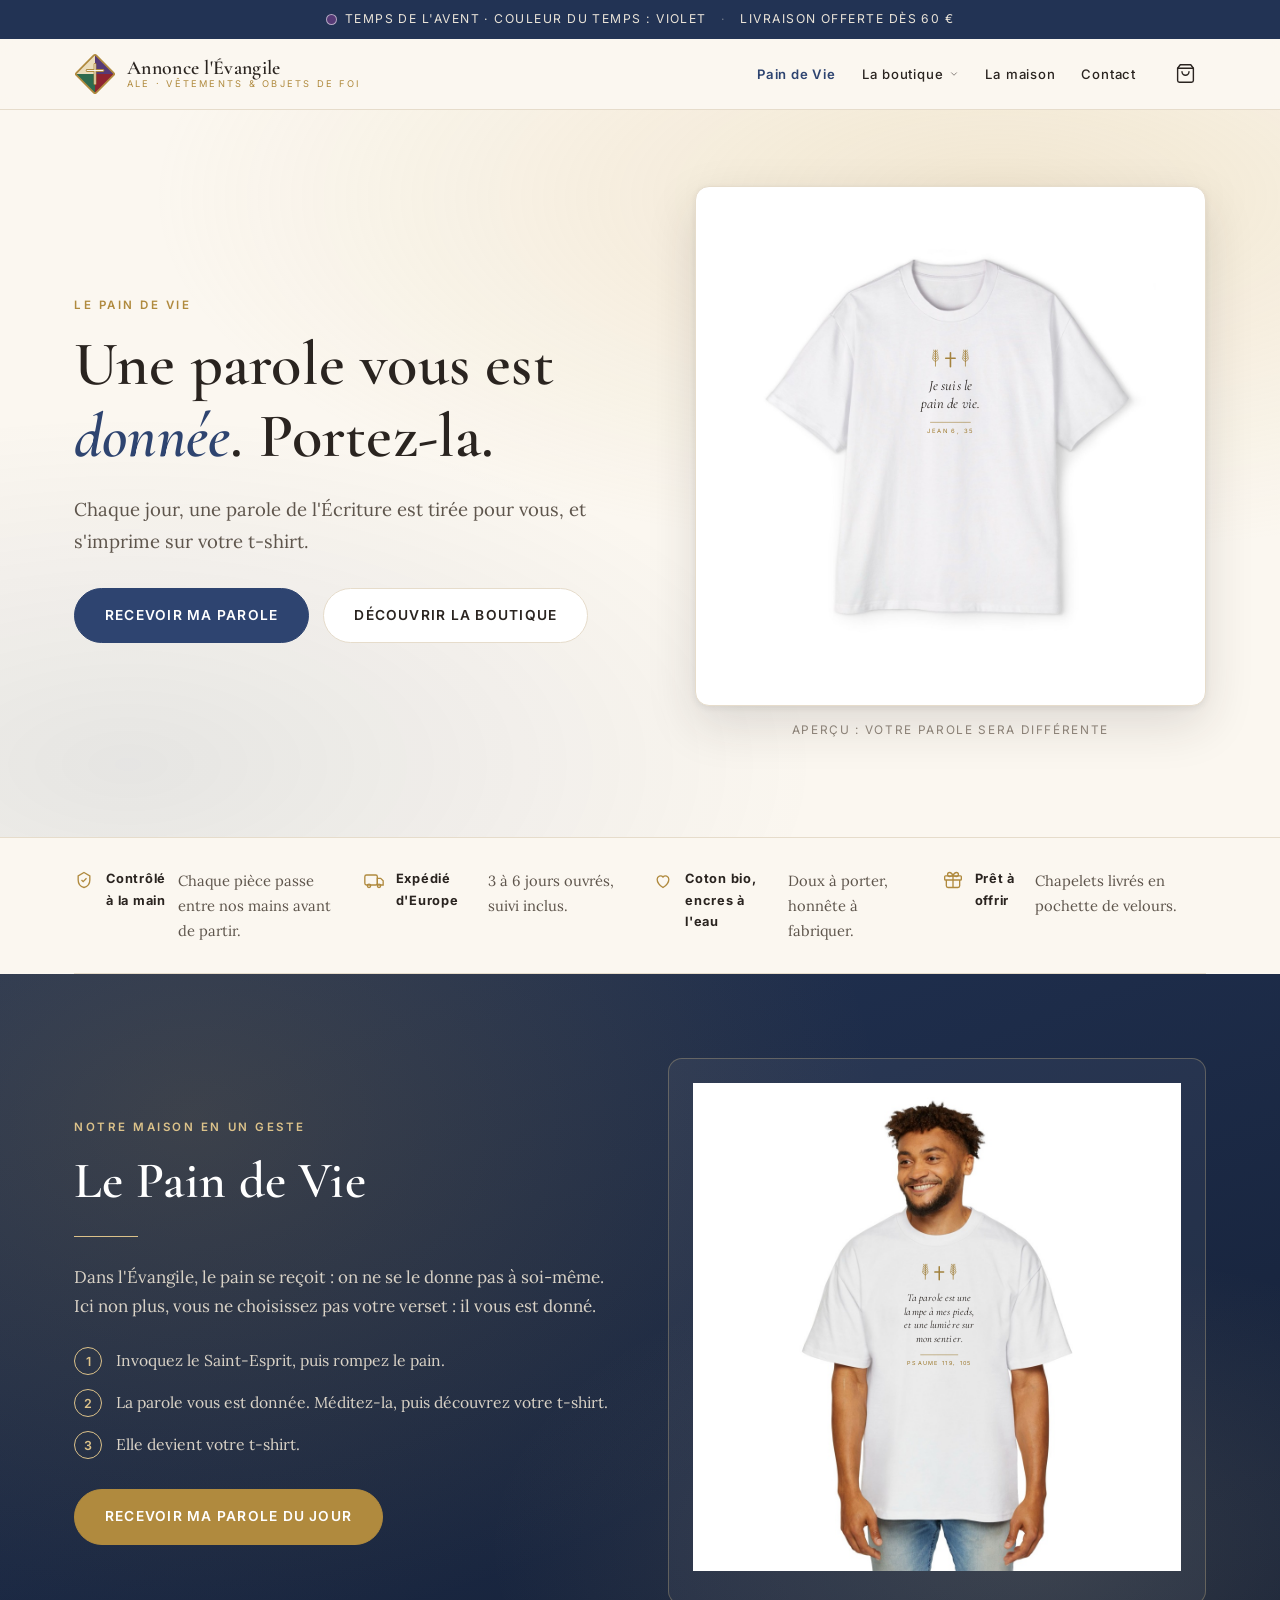
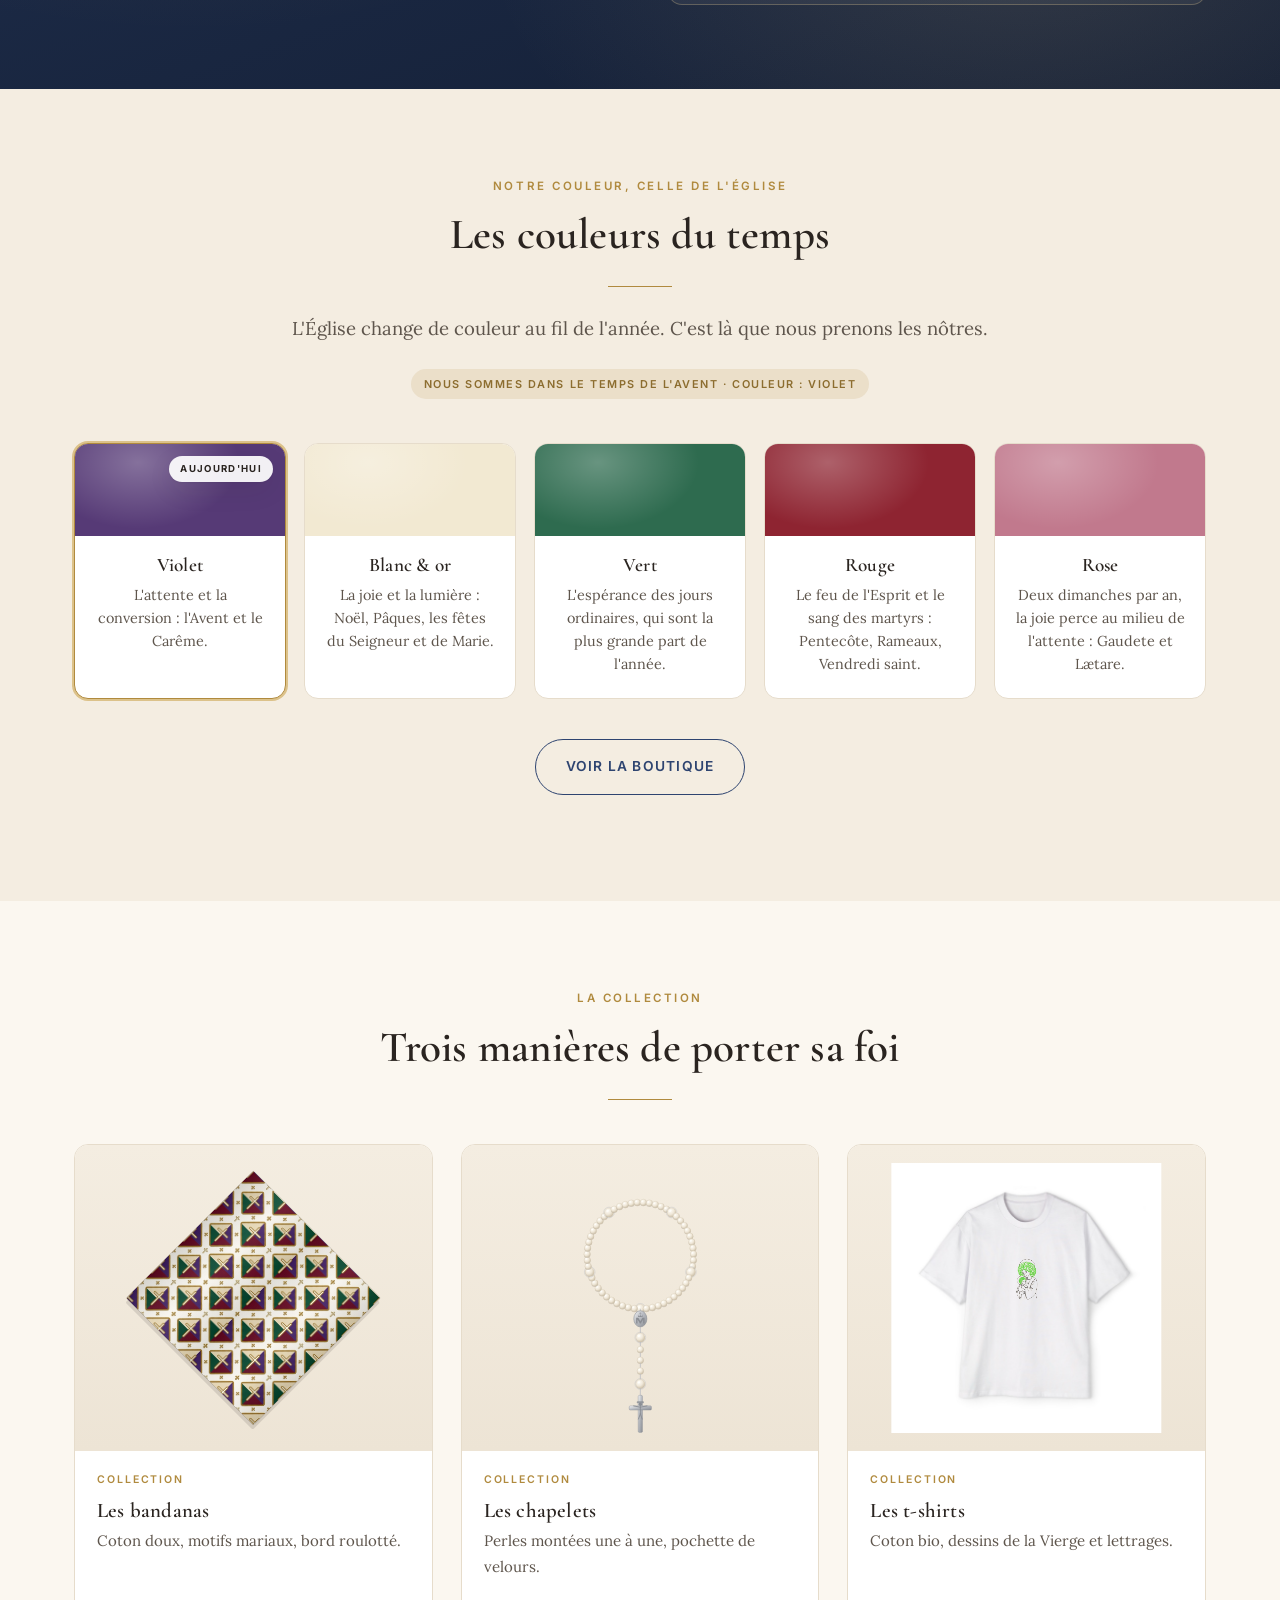
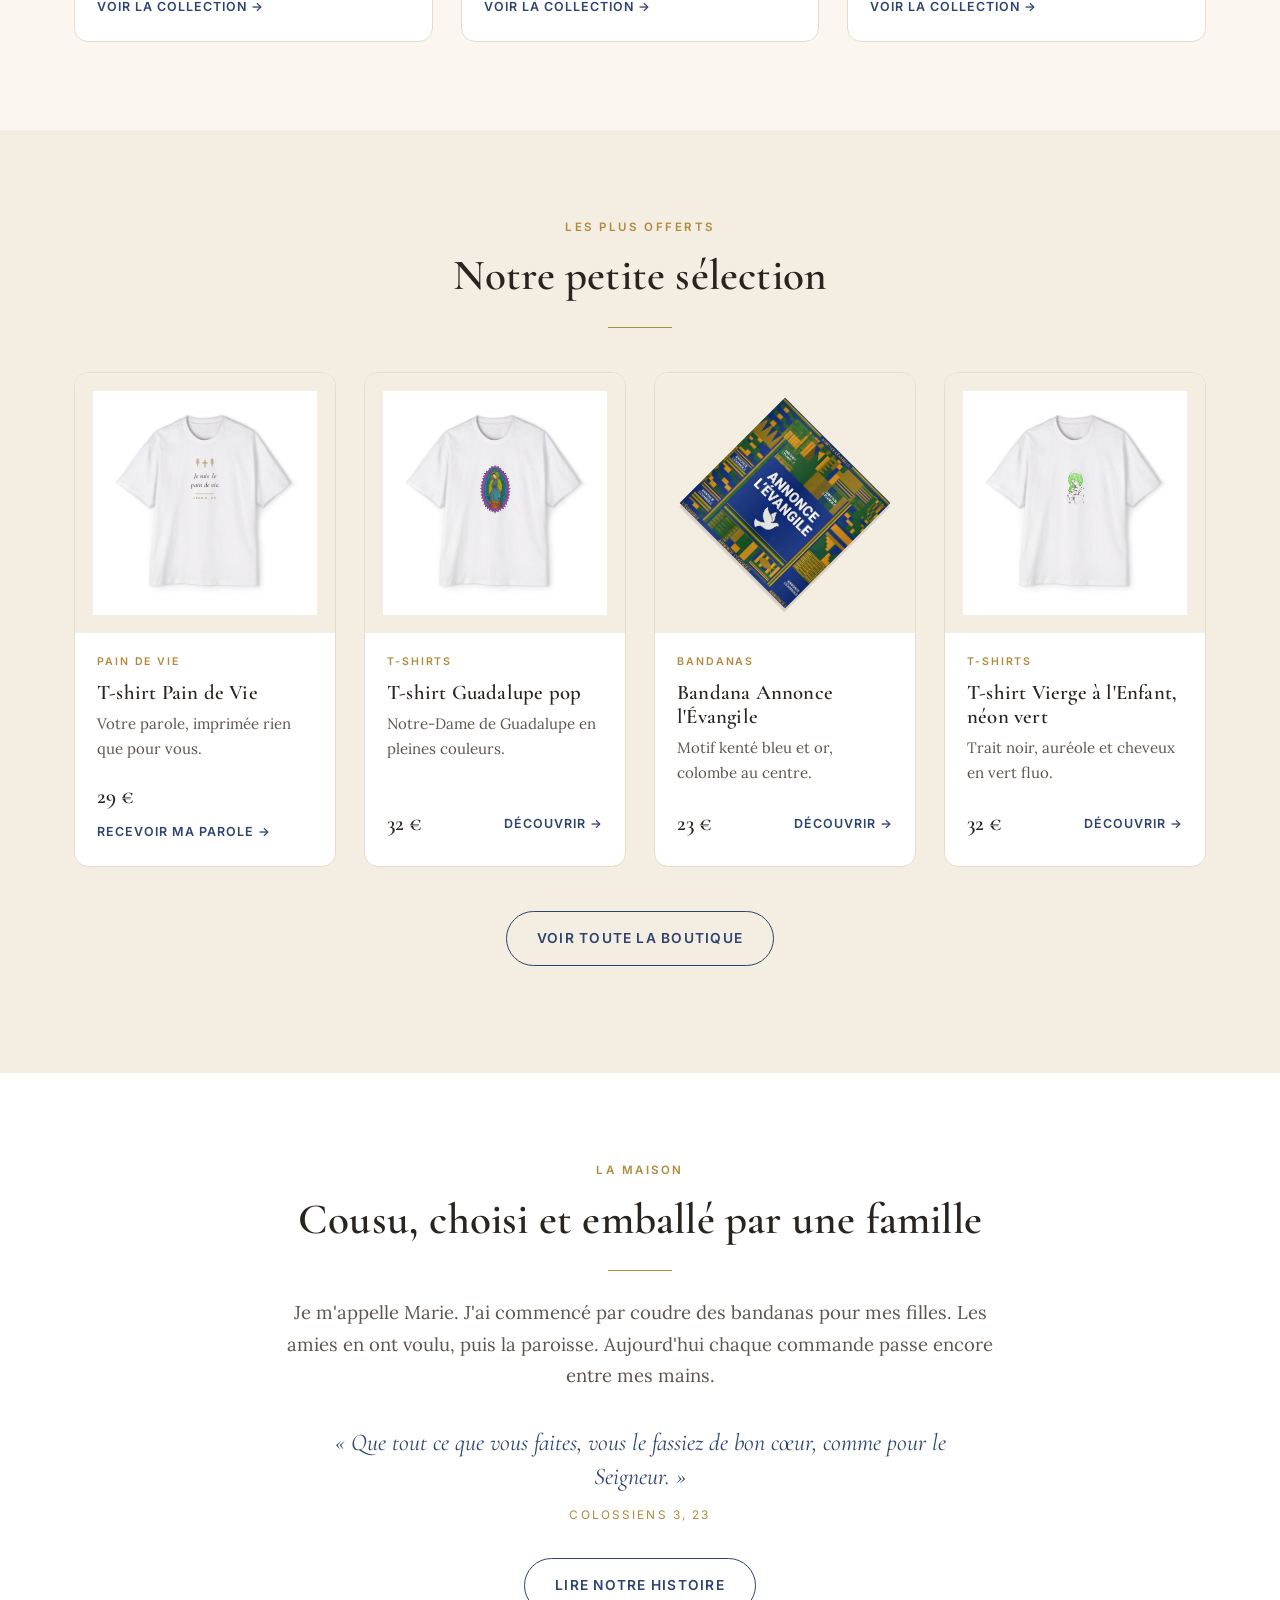
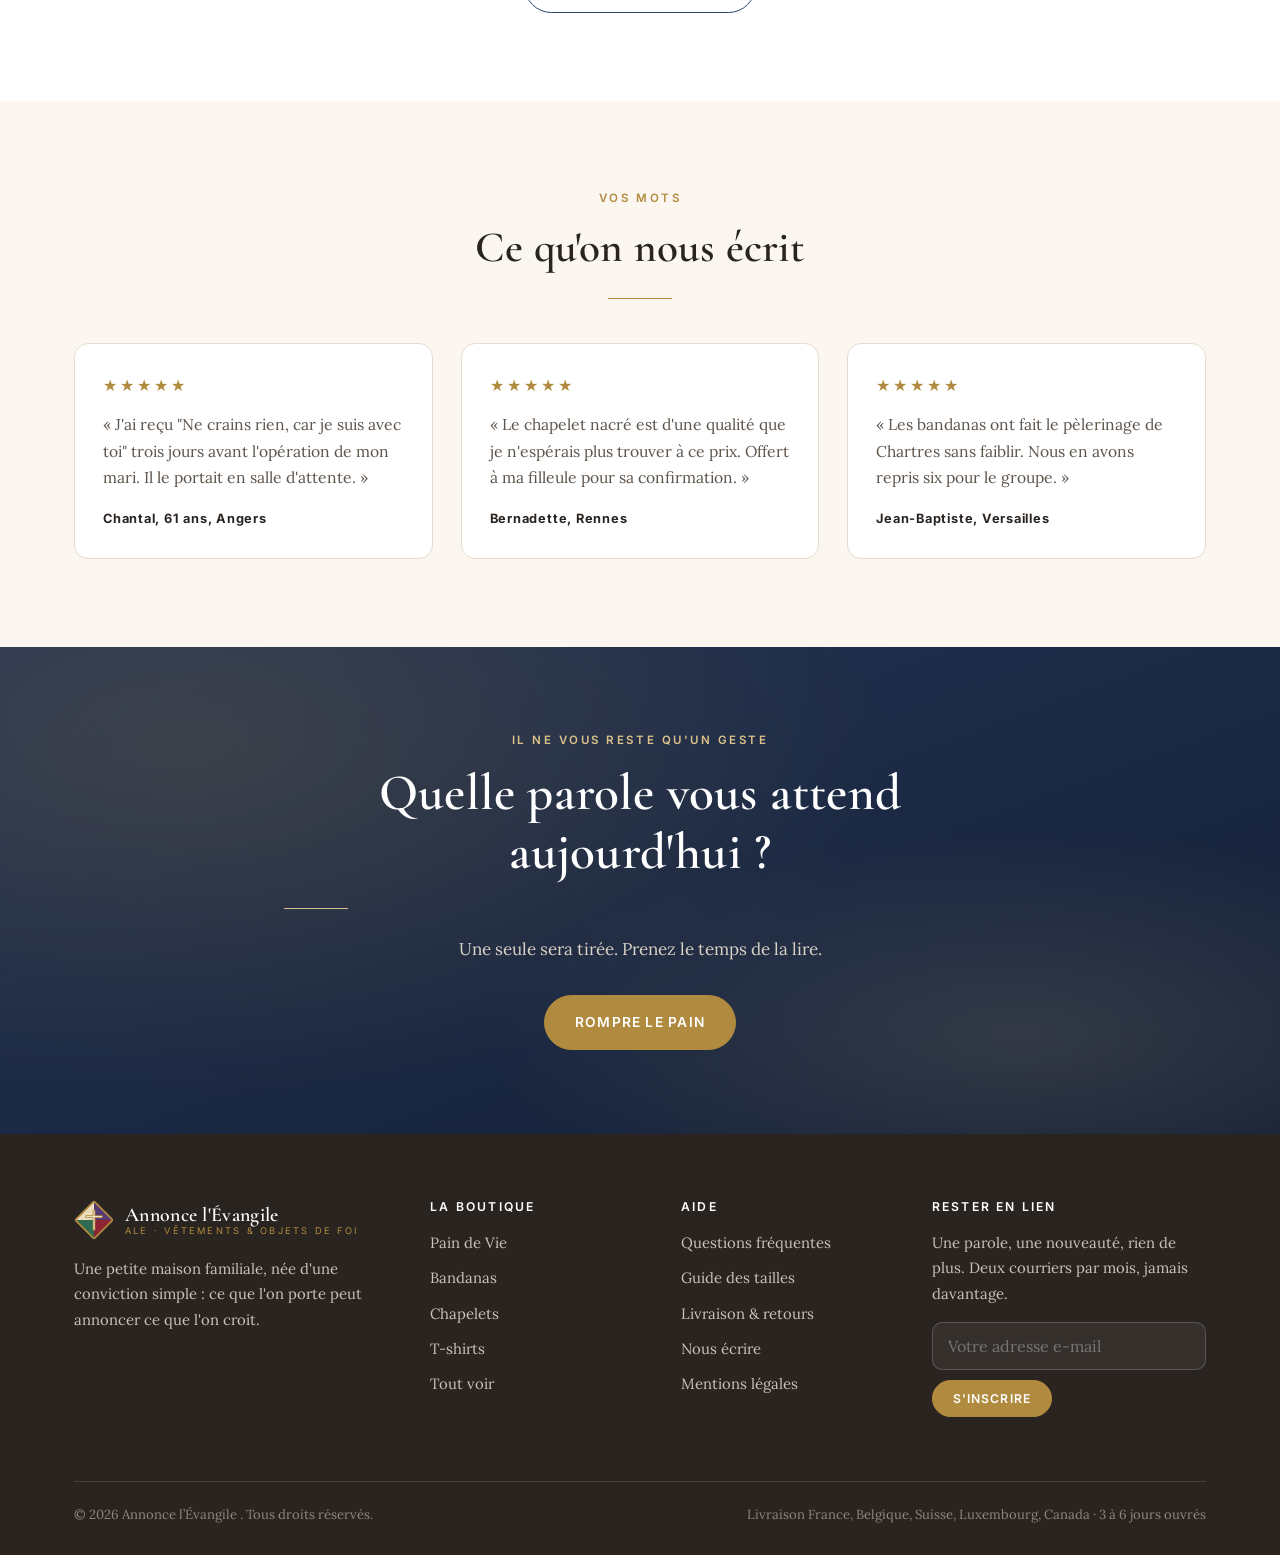
==== commit bb59714a: "Les t-shirts du site sont désormais de vraies photos, à plat et portées" ====
--- a/index.html
+++ b/index.html
@@ -14,7 +14,7 @@
 <link rel="preconnect" href="https://fonts.googleapis.com">
 <link rel="preconnect" href="https://fonts.gstatic.com" crossorigin>
 <link href="https://fonts.googleapis.com/css2?family=Cormorant+Garamond:ital,wght@0,400;0,600;1,400;1,600&family=Inter:wght@400;500;600&family=Lora:ital,wght@0,400;0,600;1,400&display=swap" rel="stylesheet">
-<link rel="stylesheet" href="assets/style.css">
+<link rel="stylesheet" href="assets/style.css?v=202608190012">
 </head>
 <body>
 
@@ -88,8 +88,8 @@
       <p class="surtitre">Notre couleur, celle de l'Église</p>
       <h2>Les couleurs du temps</h2>
       <hr class="filet">
-      <p class="chapeau" style="margin:0 auto 6px">L'Église change de couleur au fil de l'année. Nos vêtements
-        suivent le même calendrier.</p>
+      <p class="chapeau" style="margin:0 auto 6px">L'Église change de couleur au fil de l'année. C'est là que nous
+        prenons les nôtres.</p>
       <p class="badge" id="badge-temps" style="margin:18px 0 0"></p>
     </div>
     <div class="couleurs-grille" style="margin-top:44px" id="couleurs-temps"></div>
@@ -180,21 +180,23 @@
 
 <div id="pied-site"></div>
 
-<script src="assets/config.js"></script>
-<script src="assets/liturgie.js"></script>
-<script src="assets/data.js"></script>
-<script src="assets/mockup.js"></script>
-<script src="assets/site.js"></script>
+<script src="assets/config.js?v=202608190012"></script>
+<script src="assets/liturgie.js?v=202608190012"></script>
+<script src="assets/data.js?v=202608190012"></script>
+<script src="assets/mockup.js?v=202608190012"></script>
+<script src="assets/site.js?v=202608190012"></script>
 <script>
 (function(){
   const T = LITURGIE.temps();
 
   /* visuel du héros : le t-shirt dans la couleur du temps */
   document.getElementById("heros-visuel").innerHTML =
-    MOCK.tshirt({ couleur:T.cle, design:"verset", verset:{ t:"Je suis le pain de vie.", r:"Jean 6, 35" } });
+    MOCK.tshirt({ couleur:(T.cle === "rouge" ? "rouge" : "blanc"), design:"verset",
+                  verset:{ t:"Je suis le pain de vie.", r:"Jean 6, 35" } });
 
   document.getElementById("pdv-visuel").innerHTML =
-    MOCK.tshirt({ couleur:"bleu", design:"verset", verset:{ t:"Ta parole est une lampe à mes pieds, et une lumière sur mon sentier.", r:"Psaume 119, 105" } });
+    MOCK.tshirt({ vue:"porte", design:"verset",
+                  verset:{ t:"Ta parole est une lampe à mes pieds, et une lumière sur mon sentier.", r:"Psaume 119, 105" } });
 
   /* les cinq couleurs de la liturgie */
   const ORDRE = ["violet","blanc","vert","rouge","rose"];
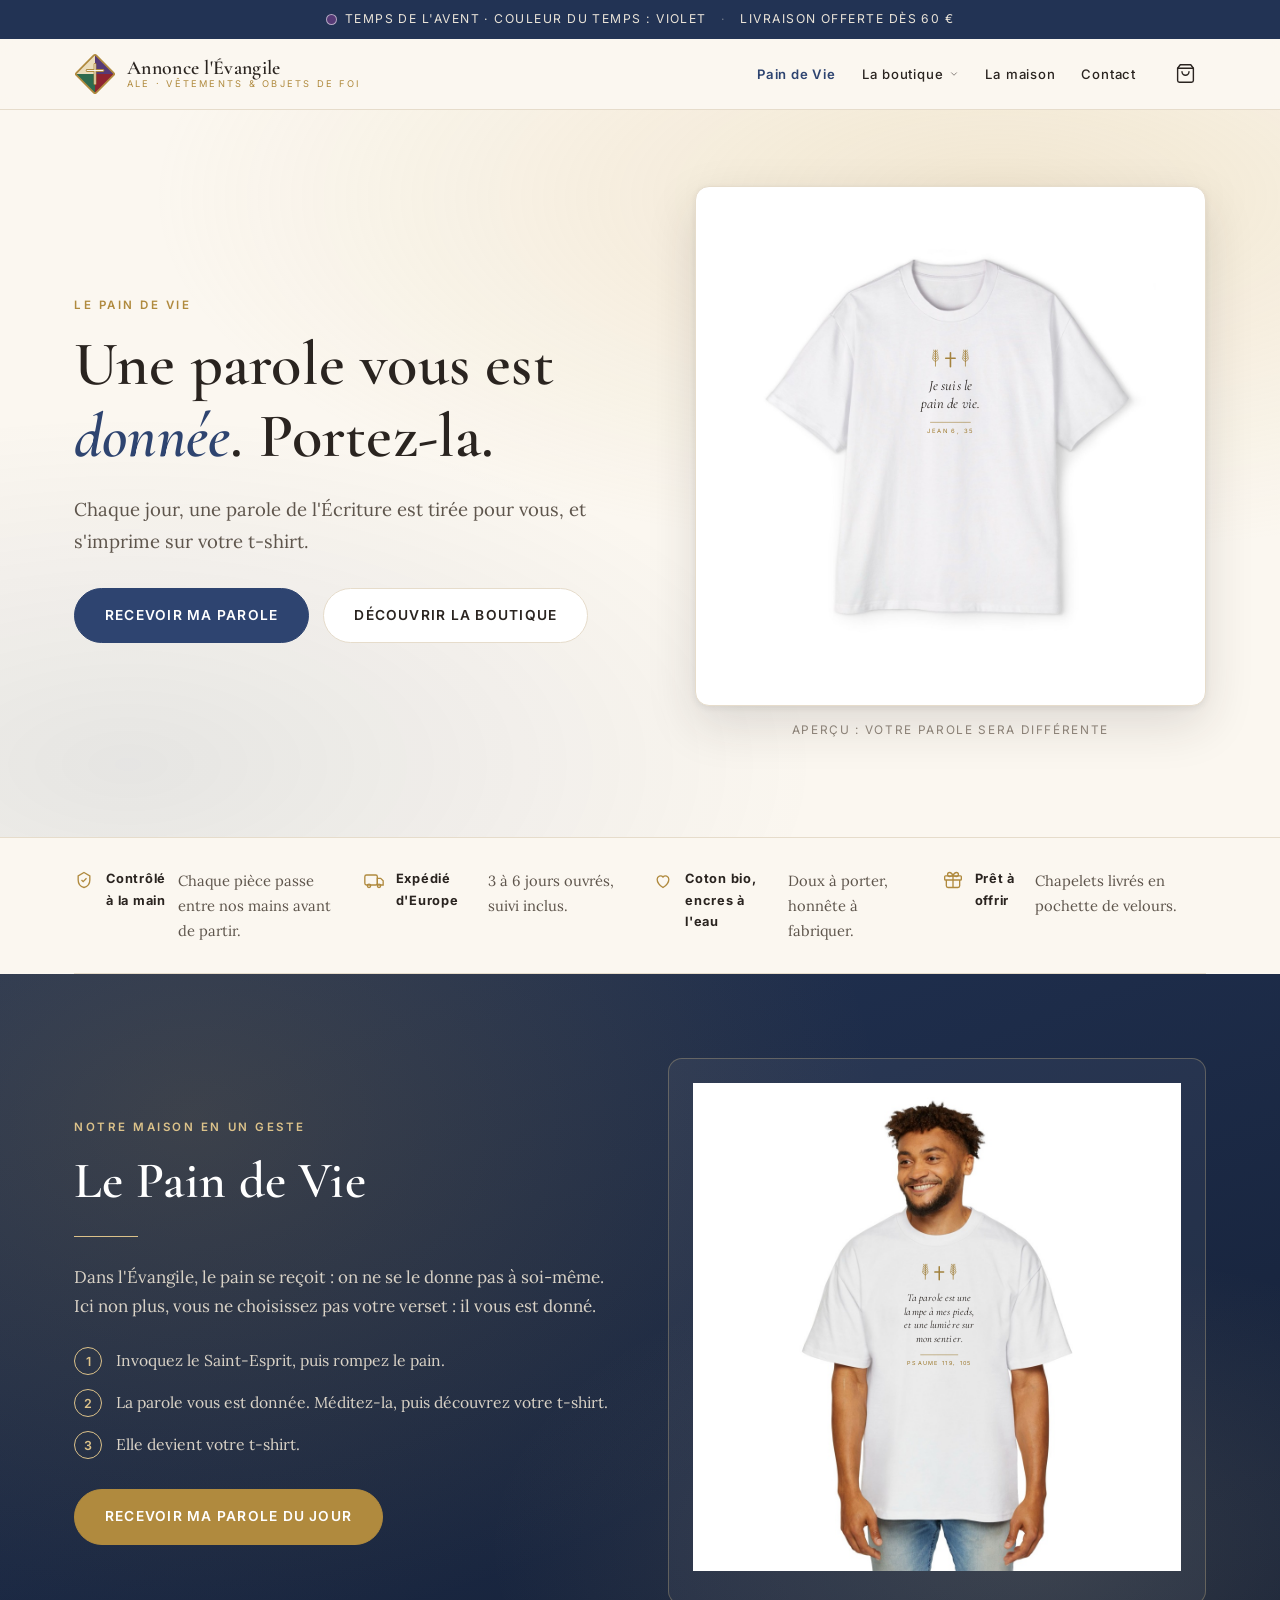
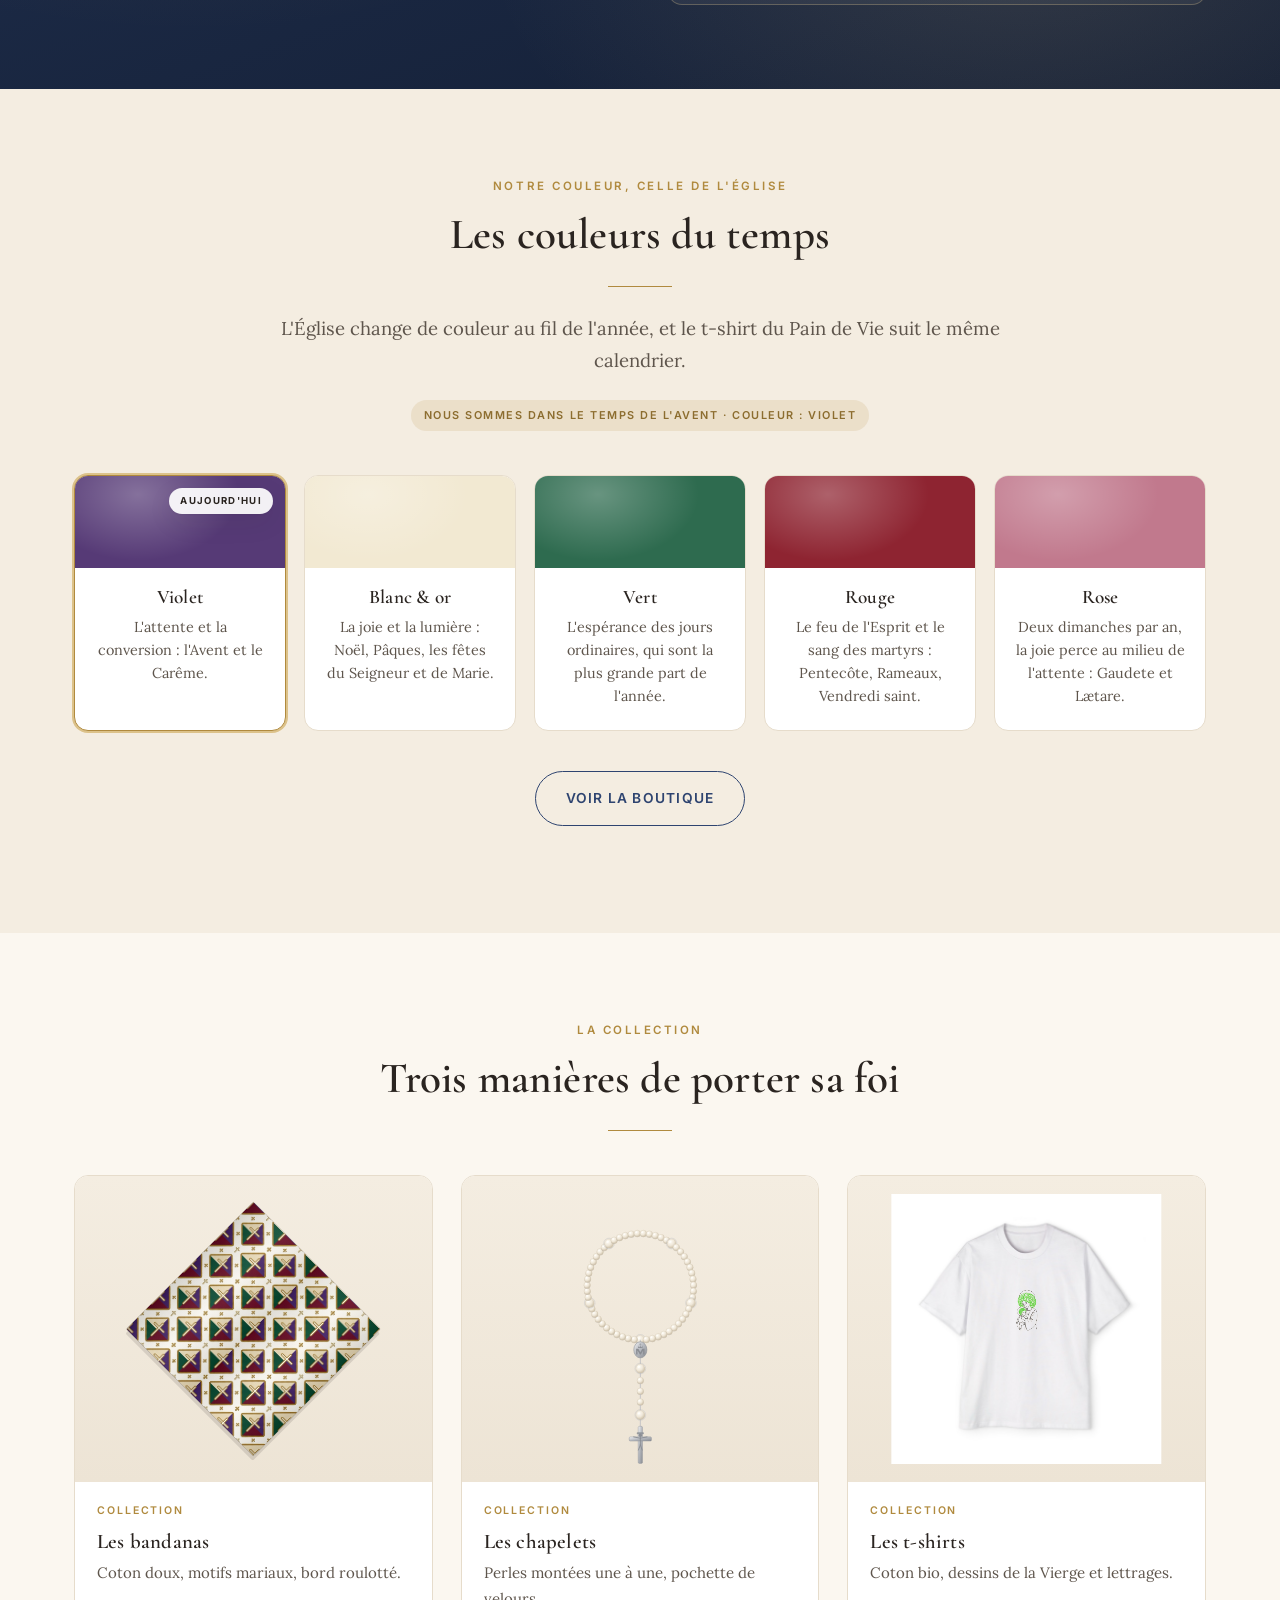
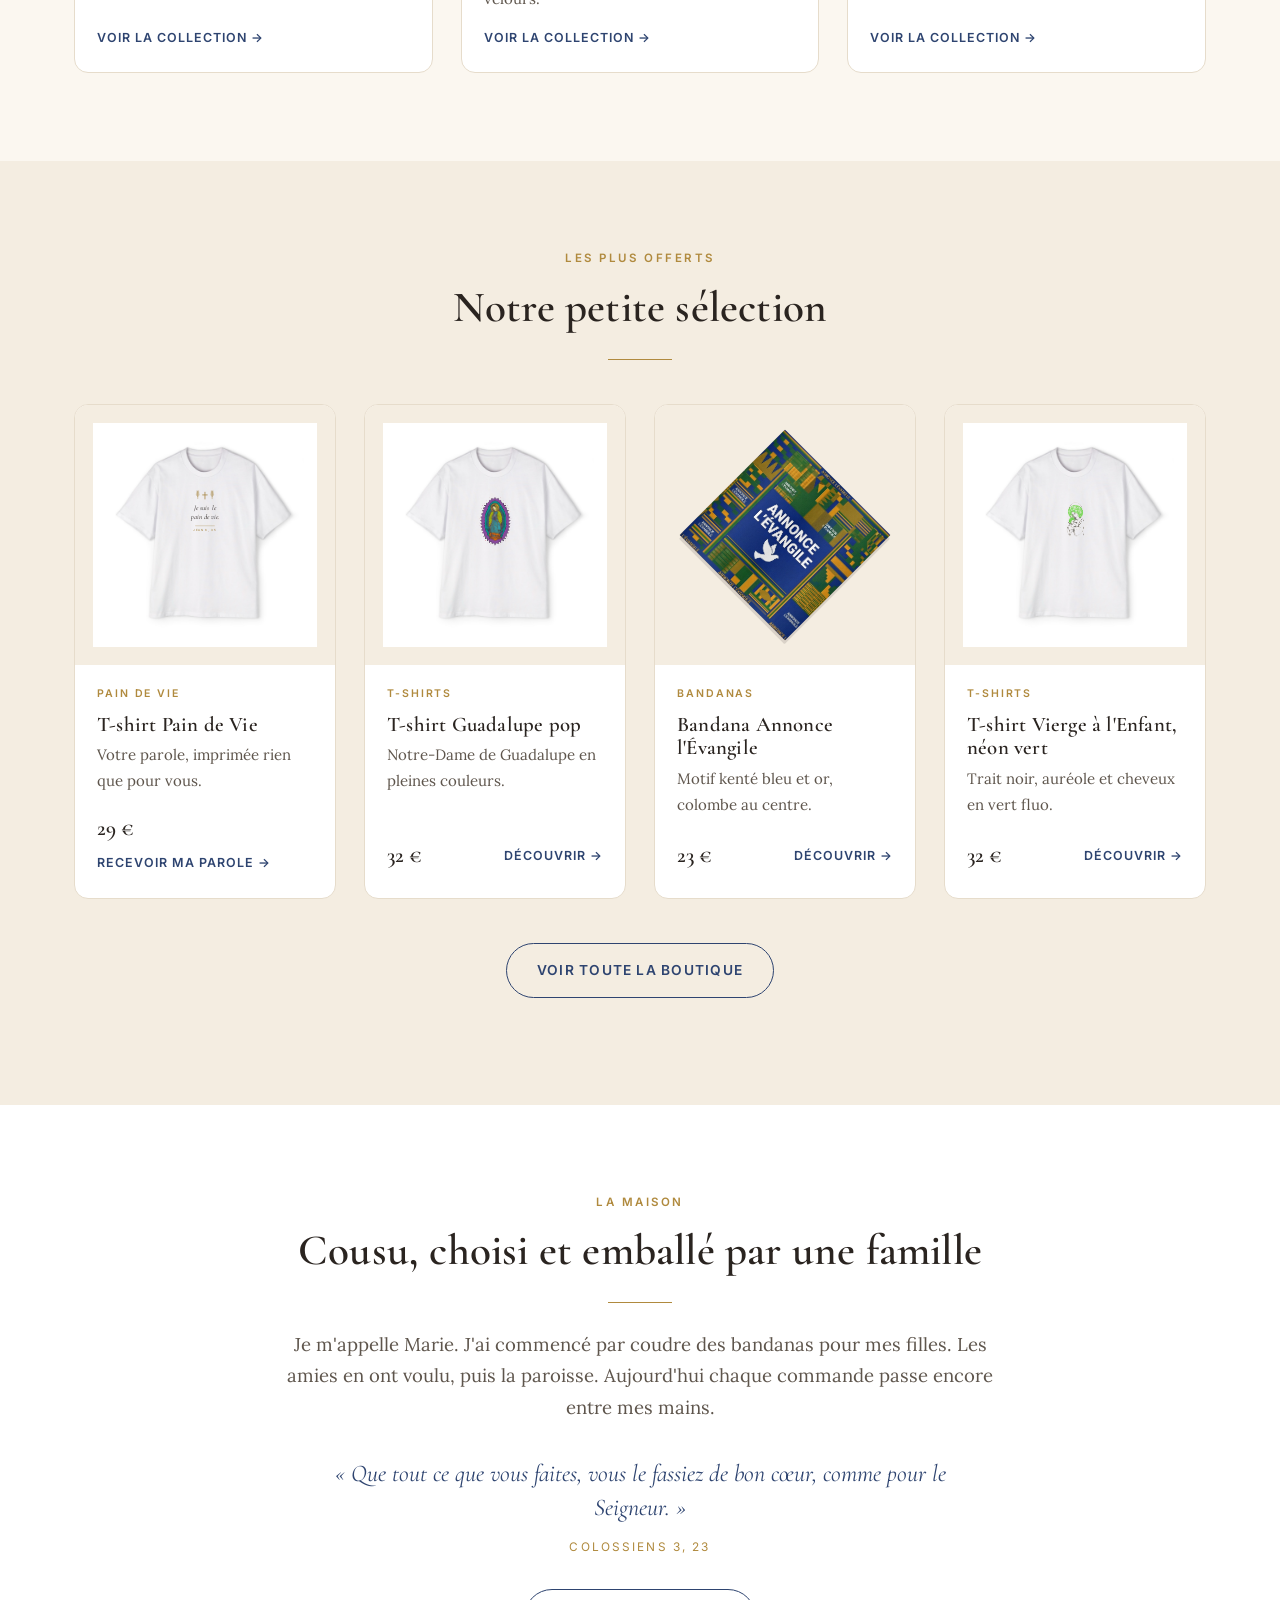
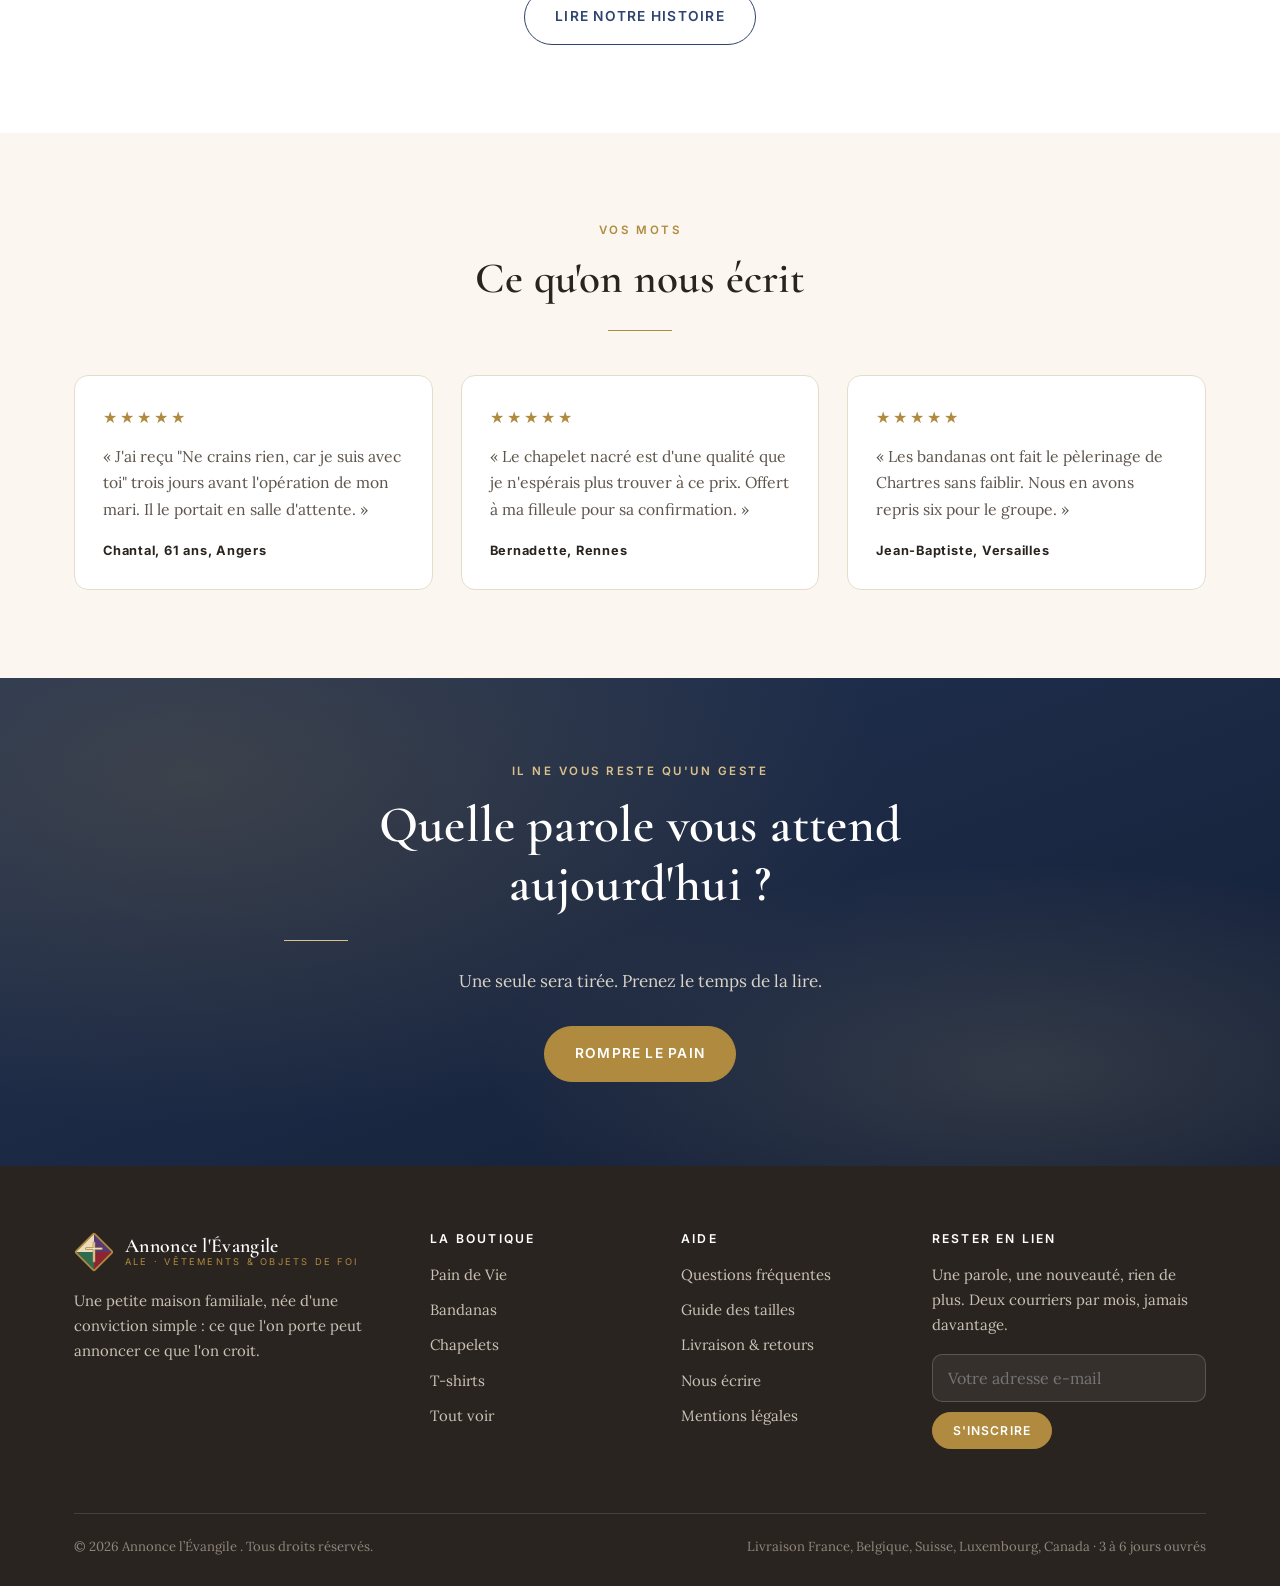
==== commit a7b780e8: "Trois teintes liturgiques de plus pour le t-shirt : violet, vert, bleu" ====
--- a/index.html
+++ b/index.html
@@ -14,7 +14,7 @@
 <link rel="preconnect" href="https://fonts.googleapis.com">
 <link rel="preconnect" href="https://fonts.gstatic.com" crossorigin>
 <link href="https://fonts.googleapis.com/css2?family=Cormorant+Garamond:ital,wght@0,400;0,600;1,400;1,600&family=Inter:wght@400;500;600&family=Lora:ital,wght@0,400;0,600;1,400&display=swap" rel="stylesheet">
-<link rel="stylesheet" href="assets/style.css?v=202608190012">
+<link rel="stylesheet" href="assets/style.css?v=202608190024">
 </head>
 <body>
 
@@ -88,8 +88,8 @@
       <p class="surtitre">Notre couleur, celle de l'Église</p>
       <h2>Les couleurs du temps</h2>
       <hr class="filet">
-      <p class="chapeau" style="margin:0 auto 6px">L'Église change de couleur au fil de l'année. C'est là que nous
-        prenons les nôtres.</p>
+      <p class="chapeau" style="margin:0 auto 6px">L'Église change de couleur au fil de l'année, et le t-shirt du
+        Pain de Vie suit le même calendrier.</p>
       <p class="badge" id="badge-temps" style="margin:18px 0 0"></p>
     </div>
     <div class="couleurs-grille" style="margin-top:44px" id="couleurs-temps"></div>
@@ -180,11 +180,11 @@
 
 <div id="pied-site"></div>
 
-<script src="assets/config.js?v=202608190012"></script>
-<script src="assets/liturgie.js?v=202608190012"></script>
-<script src="assets/data.js?v=202608190012"></script>
-<script src="assets/mockup.js?v=202608190012"></script>
-<script src="assets/site.js?v=202608190012"></script>
+<script src="assets/config.js?v=202608190024"></script>
+<script src="assets/liturgie.js?v=202608190024"></script>
+<script src="assets/data.js?v=202608190024"></script>
+<script src="assets/mockup.js?v=202608190024"></script>
+<script src="assets/site.js?v=202608190024"></script>
 <script>
 (function(){
   const T = LITURGIE.temps();
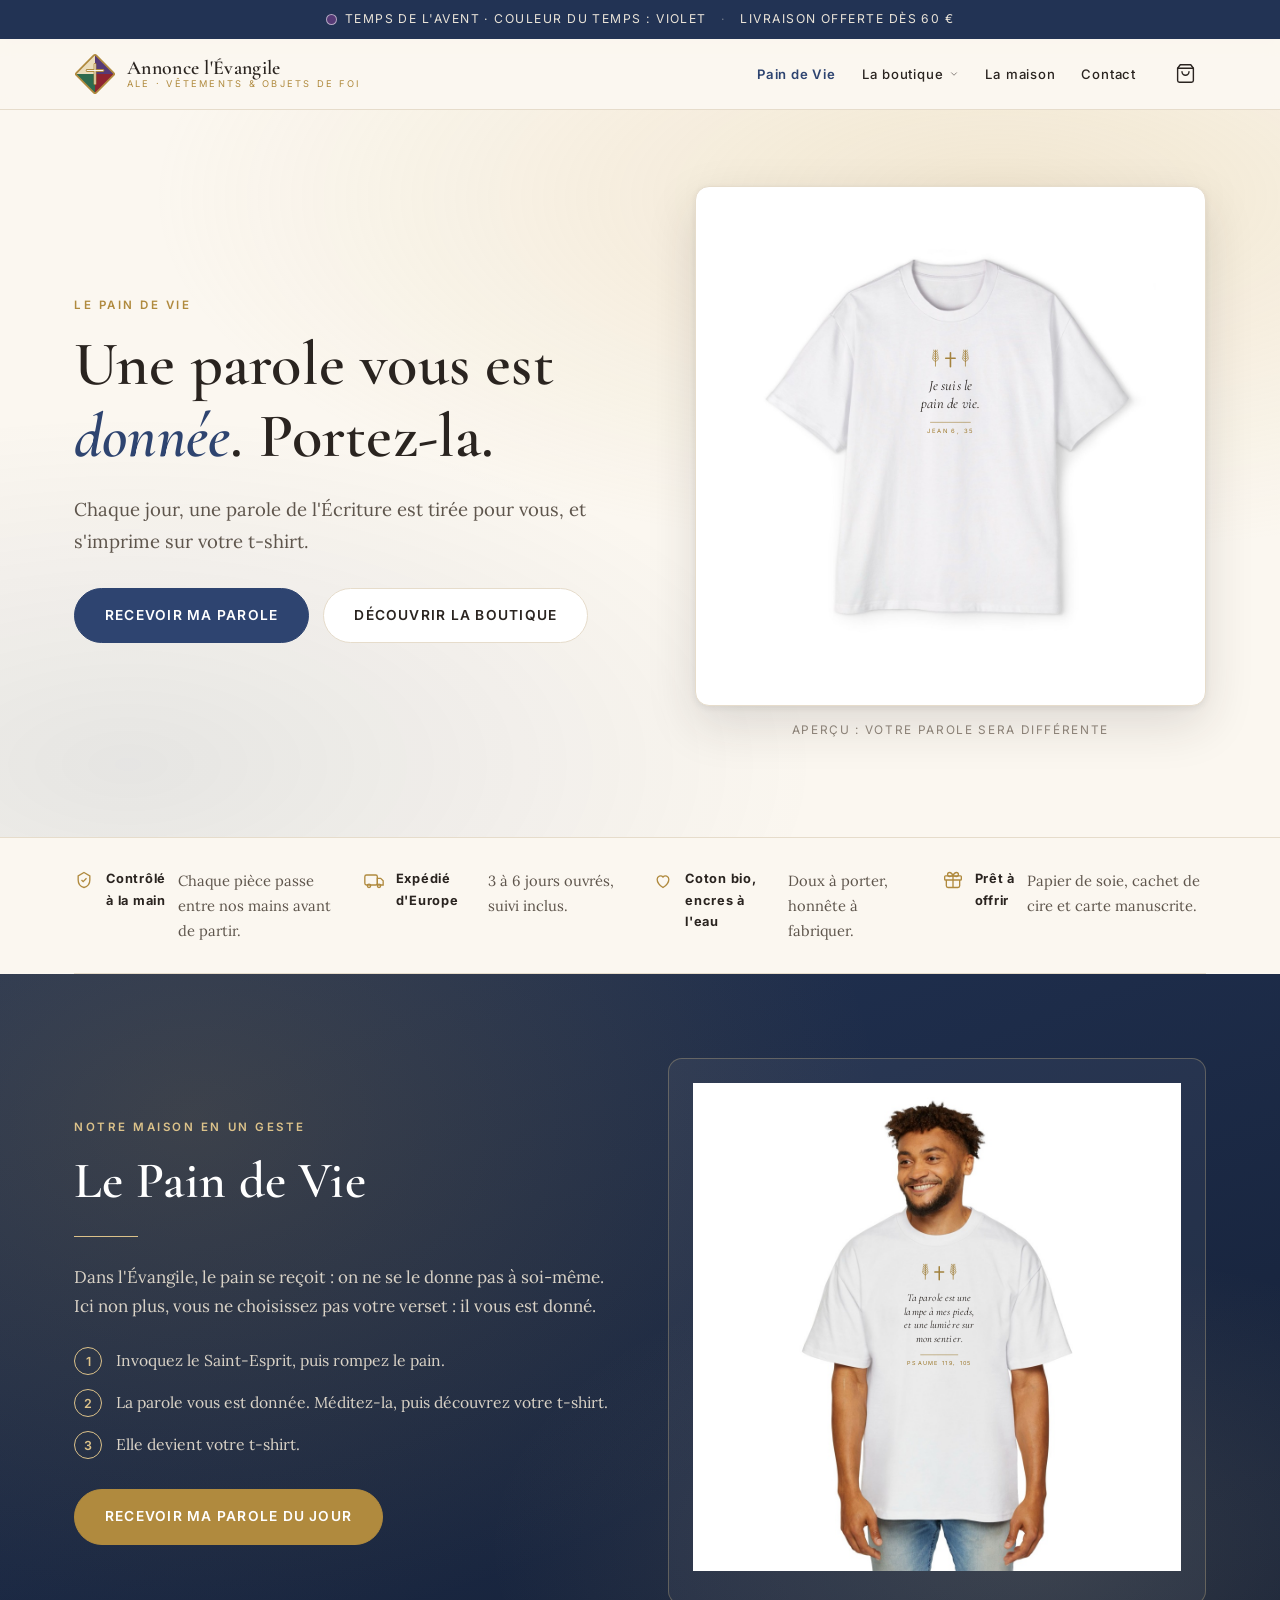
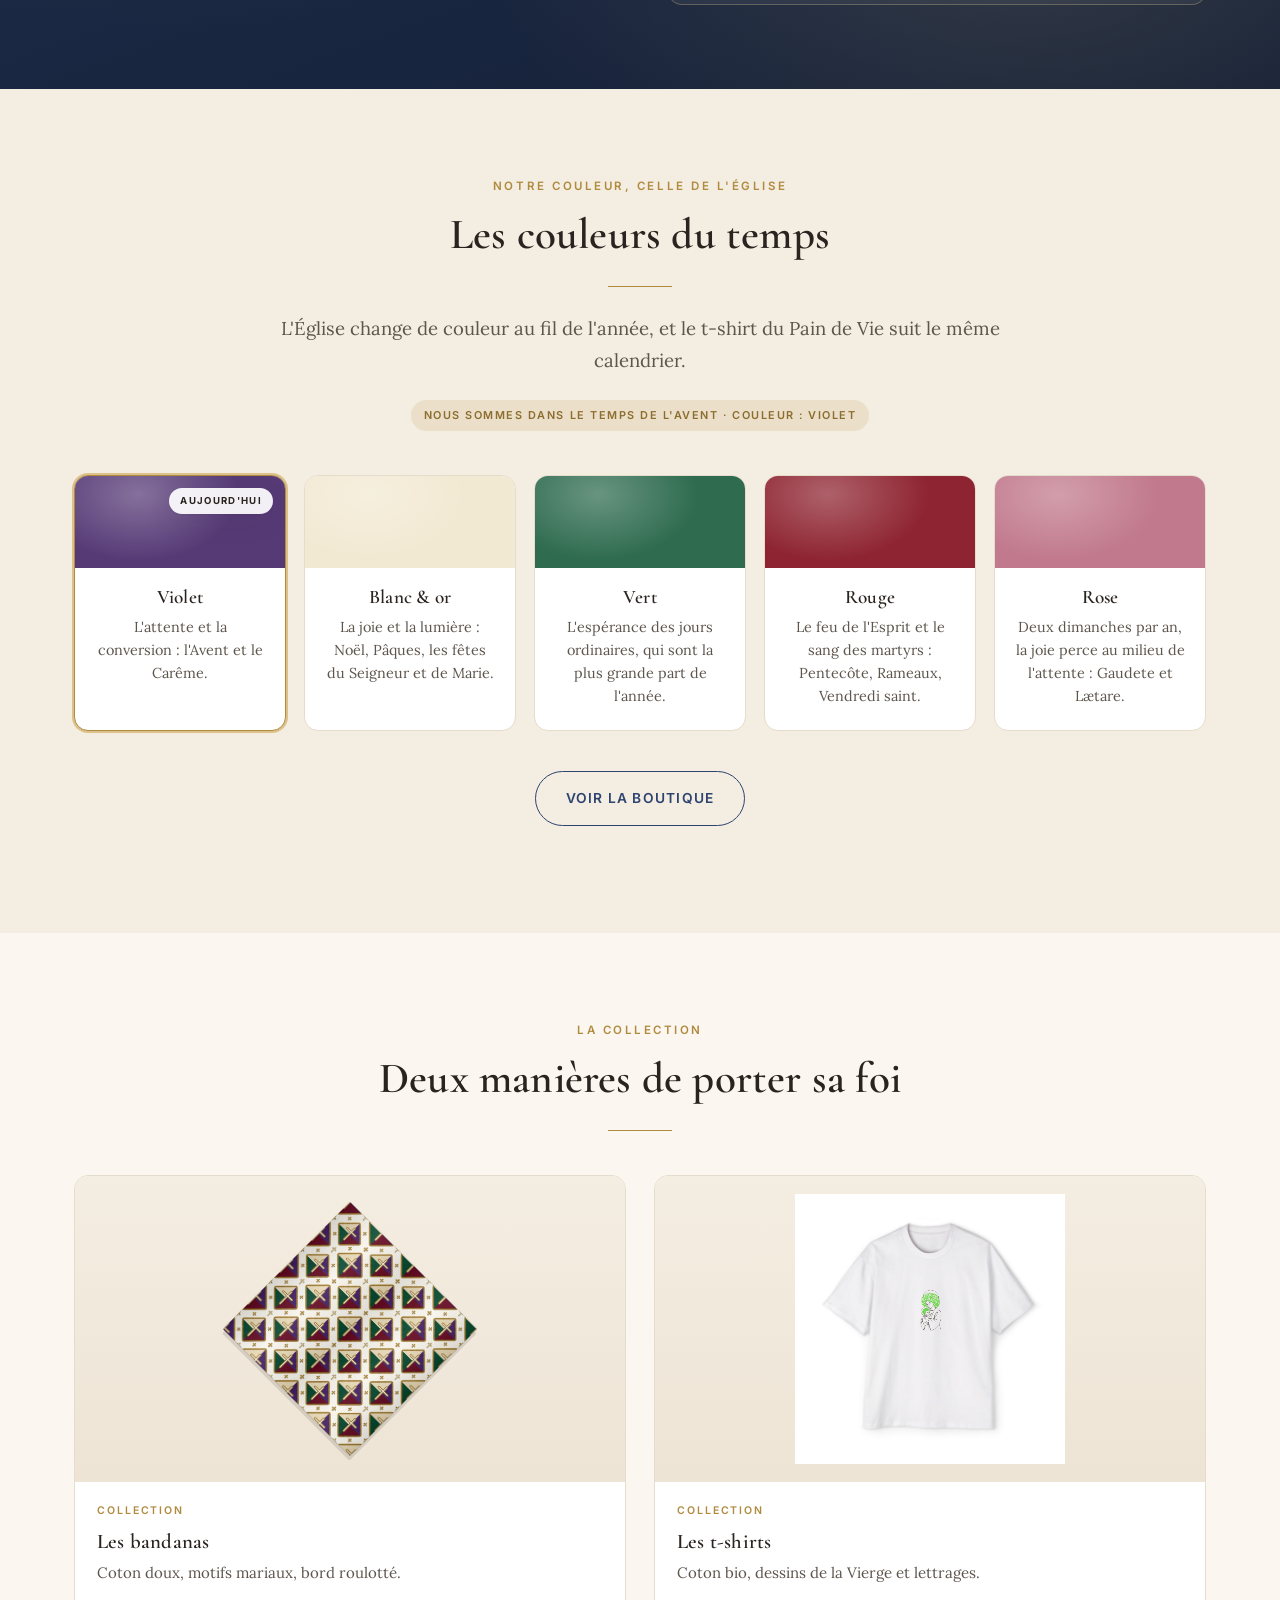
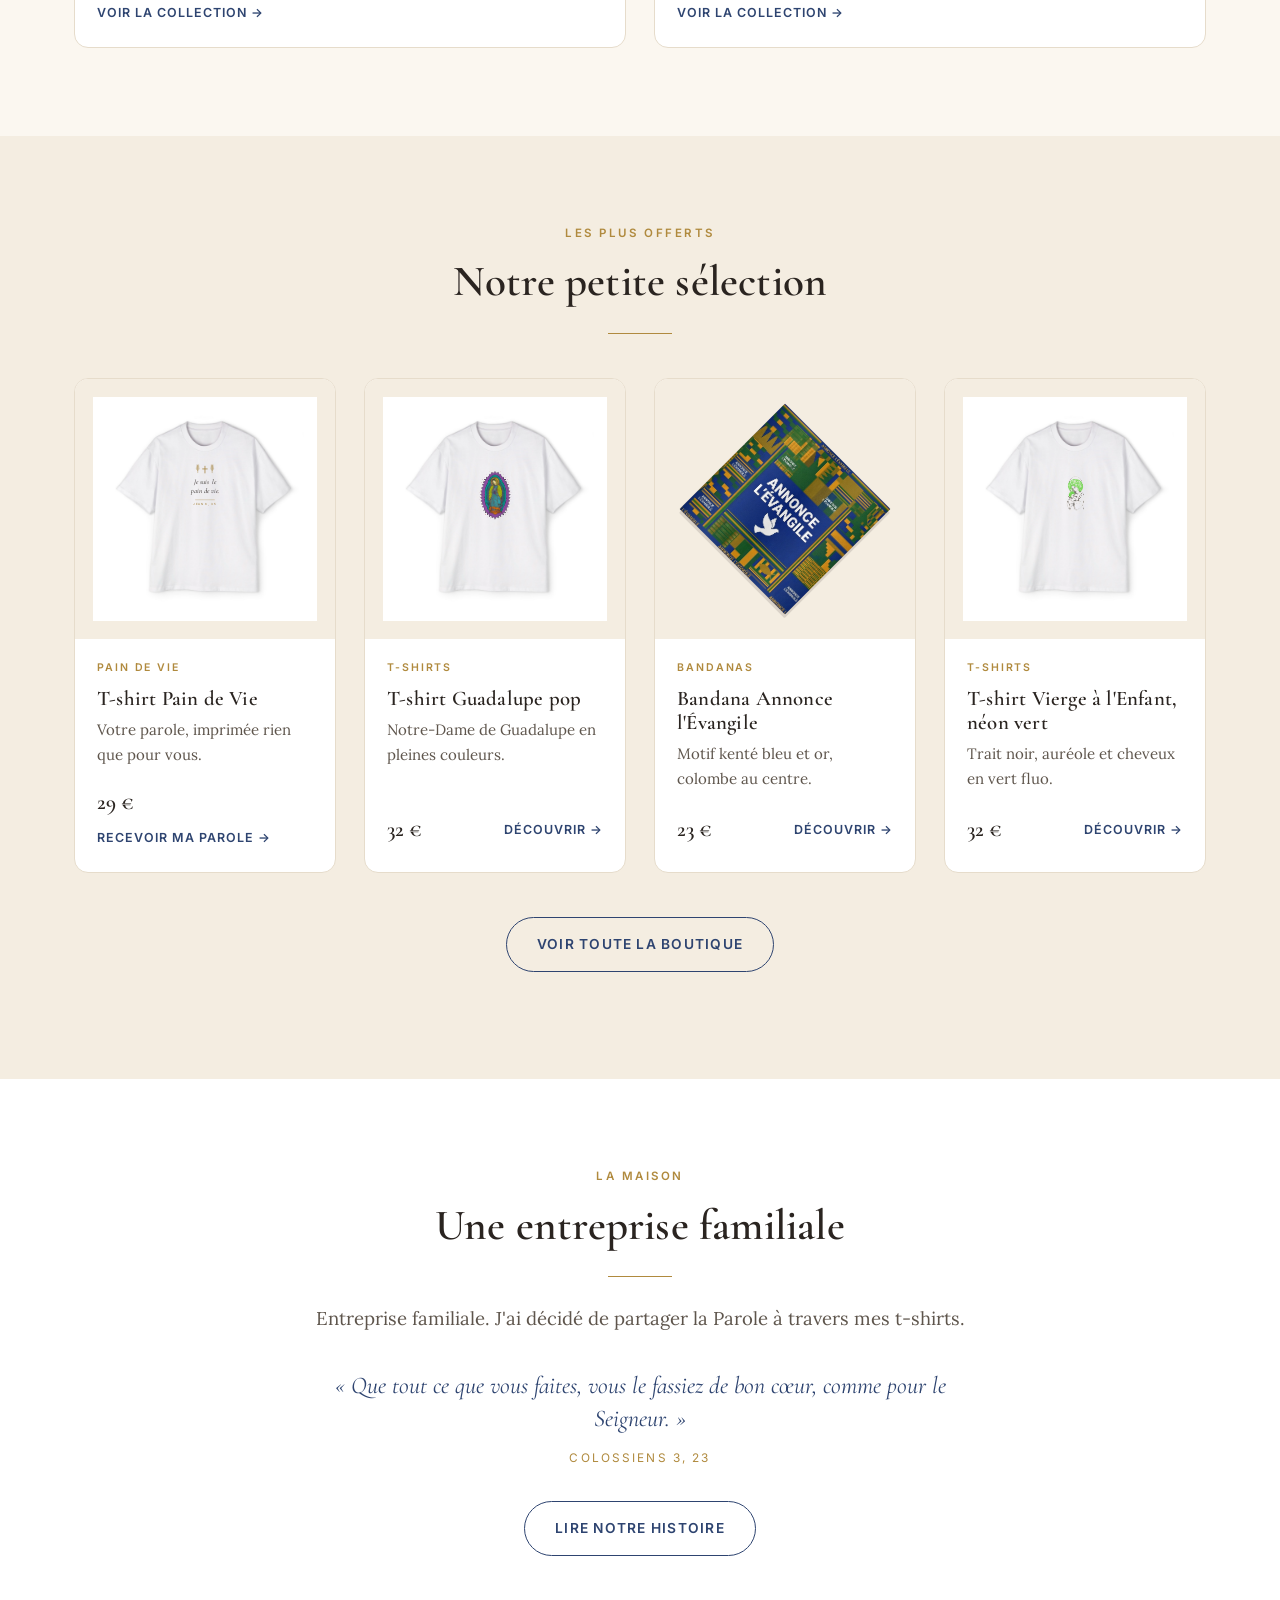
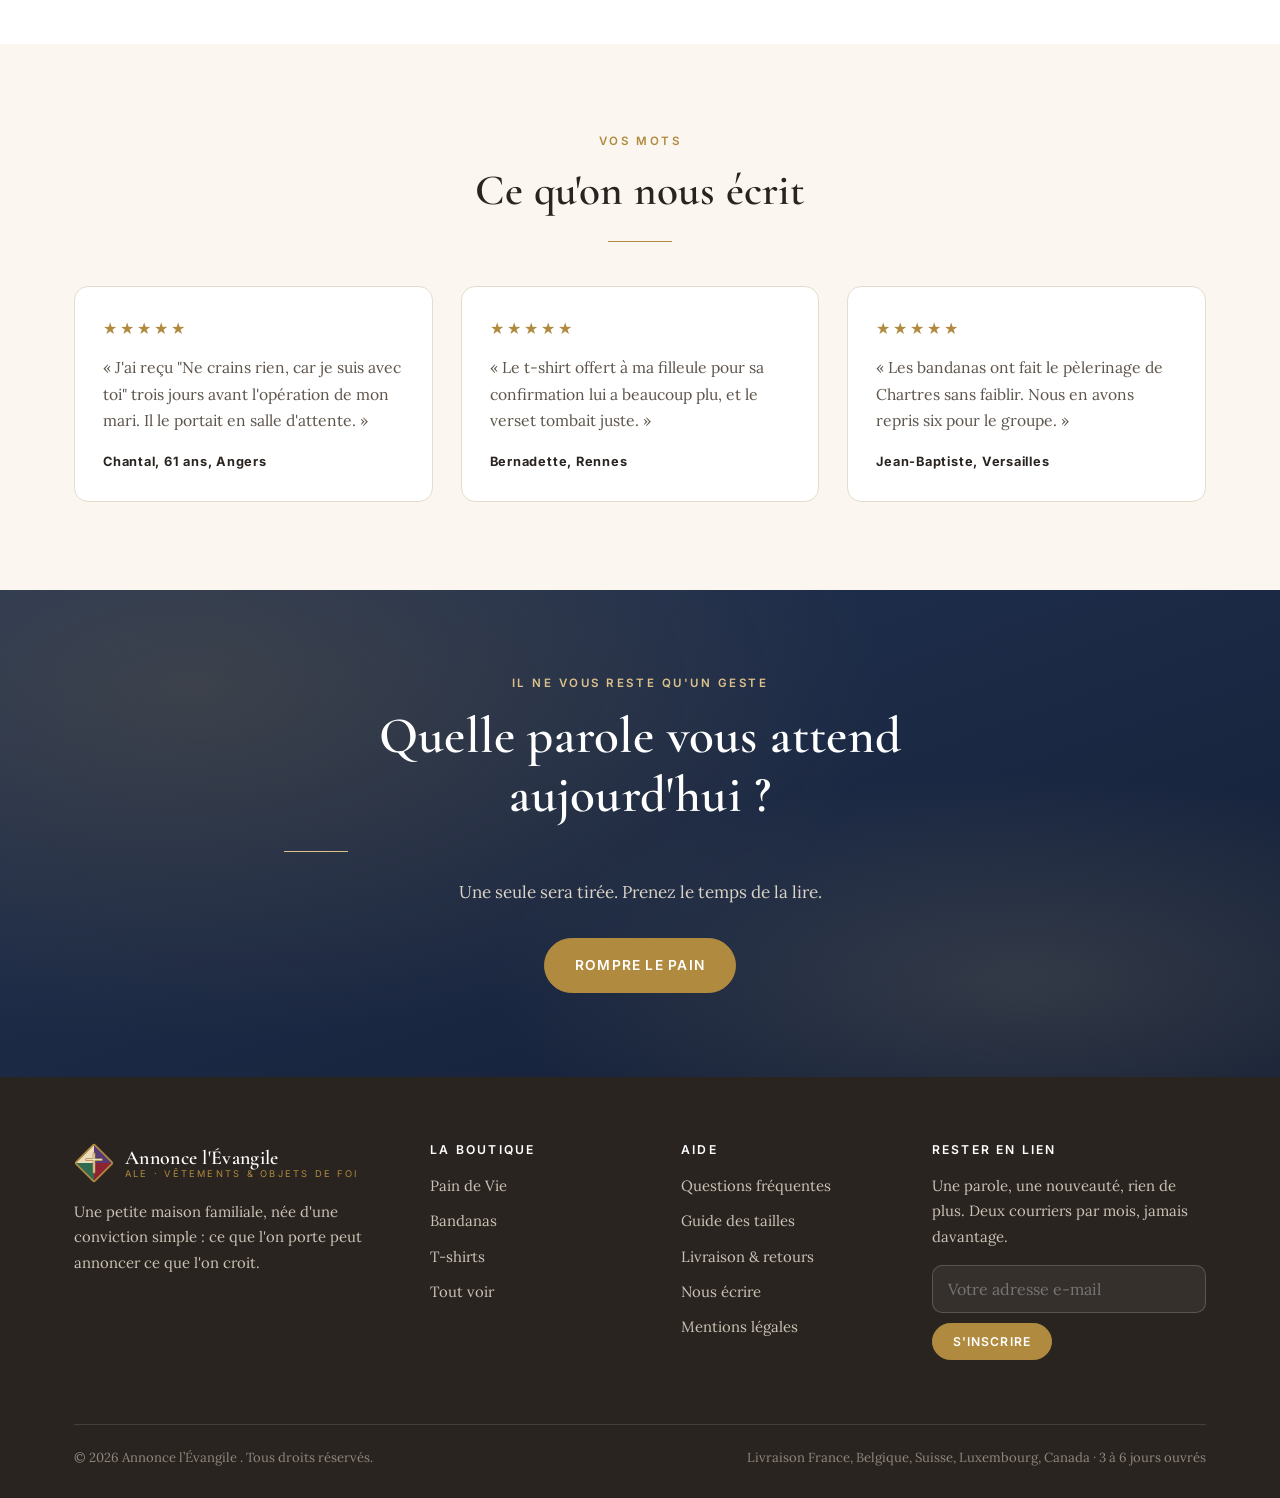
==== commit 3c7393c7: "Chapelets retirés de la vente, page La maison remise à zéro, documentation sortie du dépôt" ====
--- a/index.html
+++ b/index.html
@@ -4,17 +4,17 @@
 <meta charset="utf-8">
 <meta name="viewport" content="width=device-width, initial-scale=1">
 <title>Annonce l’Évangile, vêtements et objets de foi</title>
-<meta name="description" content="Bandanas, chapelets et t-shirts chrétiens. Découvrez le Pain de Vie : recevez une parole tirée pour vous, et portez-la sur un t-shirt imprimé rien que pour vous.">
+<meta name="description" content="T-shirts chrétiens et bandanas mariaux. Découvrez le Pain de Vie : recevez une parole tirée pour vous, et portez-la sur un t-shirt imprimé rien que pour vous.">
 <meta property="og:type" content="website">
 <meta property="og:locale" content="fr_FR">
 <meta property="og:site_name" content="Annonce l’Évangile">
 <meta property="og:title" content="Annonce l’Évangile, une parole vous est donnée">
-<meta property="og:description" content="Bandanas mariaux, chapelets montés à la main et t-shirts chrétiens. Recevez votre parole du jour avec le Pain de Vie.">
+<meta property="og:description" content="T-shirts chrétiens et bandanas mariaux. Recevez votre parole du jour avec le Pain de Vie.">
 <link rel="icon" href="data:image/svg+xml,%3Csvg xmlns='http://www.w3.org/2000/svg' viewBox='0 0 48 48'%3E%3Cg transform='rotate(45 24 24)'%3E%3Cpath d='M8,8 L40,8 L24,24 Z' fill='%23563A76'/%3E%3Cpath d='M40,8 L40,40 L24,24 Z' fill='%238E2431'/%3E%3Cpath d='M8,40 L40,40 L24,24 Z' fill='%232E6B4F'/%3E%3Cpath d='M8,8 L8,40 L24,24 Z' fill='%23EBDDBC'/%3E%3C/g%3E%3Cg stroke='%23B08A3E' stroke-width='4.5' stroke-linecap='round'%3E%3Cline x1='24' y1='12' x2='24' y2='36'/%3E%3Cline x1='14' y1='20' x2='34' y2='20'/%3E%3C/g%3E%3C/svg%3E">
 <link rel="preconnect" href="https://fonts.googleapis.com">
 <link rel="preconnect" href="https://fonts.gstatic.com" crossorigin>
 <link href="https://fonts.googleapis.com/css2?family=Cormorant+Garamond:ital,wght@0,400;0,600;1,400;1,600&family=Inter:wght@400;500;600&family=Lora:ital,wght@0,400;0,600;1,400&display=swap" rel="stylesheet">
-<link rel="stylesheet" href="assets/style.css?v=202608190024">
+<link rel="stylesheet" href="assets/style.css?v=202608210138">
 </head>
 <body>
 
@@ -56,7 +56,7 @@
     </div>
     <div>
       <svg width="20" height="20" viewBox="0 0 24 24" fill="none" stroke="currentColor" stroke-width="1.6"><path d="M20 12v7a2 2 0 0 1-2 2H6a2 2 0 0 1-2-2v-7"/><rect x="2" y="7" width="20" height="5" rx="1"/><path d="M12 21V7M12 7S10.5 3 8 3a2.5 2.5 0 0 0 0 5zM12 7s1.5-4 4-4a2.5 2.5 0 0 1 0 5z"/></svg>
-      <div><b>Prêt à offrir</b>Chapelets livrés en pochette de velours.</div>
+      <div><b>Prêt à offrir</b>Papier de soie, cachet de cire et carte manuscrite.</div>
     </div>
   </div>
 </div>
@@ -102,10 +102,10 @@
   <div class="wrap">
     <div class="centre">
       <p class="surtitre">La collection</p>
-      <h2>Trois manières de porter sa foi</h2>
-      <hr class="filet">
-    </div>
-    <div class="grille g3" style="margin-top:44px" id="categories"></div>
+      <h2>Deux manières de porter sa foi</h2>
+      <hr class="filet">
+    </div>
+    <div class="grille g2" style="margin-top:44px" id="categories"></div>
   </div>
 </section>
 
@@ -126,10 +126,10 @@
 <section class="section section-blanc">
   <div class="wrap-etroit centre">
     <p class="surtitre">La maison</p>
-    <h2>Cousu, choisi et emballé par une famille</h2>
+    <h2>Une entreprise familiale</h2>
     <hr class="filet">
-    <p class="chapeau" style="margin:0 auto">Je m'appelle Marie. J'ai commencé par coudre des bandanas pour mes filles.
-      Les amies en ont voulu, puis la paroisse. Aujourd'hui chaque commande passe encore entre mes mains.</p>
+    <p class="chapeau" style="margin:0 auto">Entreprise familiale. J'ai décidé de partager la Parole
+      à travers mes t-shirts.</p>
     <div class="verset-bloc">« Que tout ce que vous faites, vous le fassiez de bon cœur, comme pour le Seigneur. »
       <span>Colossiens 3, 23</span></div>
     <a class="btn btn-ligne" href="a-propos.html">Lire notre histoire</a>
@@ -153,7 +153,7 @@
       </div>
       <div class="temoignage">
         <div class="etoiles">★★★★★</div>
-        <p>« Le chapelet nacré est d'une qualité que je n'espérais plus trouver à ce prix. Offert à ma filleule pour sa confirmation. »</p>
+        <p>« Le t-shirt offert à ma filleule pour sa confirmation lui a beaucoup plu, et le verset tombait juste. »</p>
         <b>Bernadette, Rennes</b>
       </div>
       <div class="temoignage">
@@ -180,11 +180,11 @@
 
 <div id="pied-site"></div>
 
-<script src="assets/config.js?v=202608190024"></script>
-<script src="assets/liturgie.js?v=202608190024"></script>
-<script src="assets/data.js?v=202608190024"></script>
-<script src="assets/mockup.js?v=202608190024"></script>
-<script src="assets/site.js?v=202608190024"></script>
+<script src="assets/config.js?v=202608210138"></script>
+<script src="assets/liturgie.js?v=202608210138"></script>
+<script src="assets/data.js?v=202608210138"></script>
+<script src="assets/mockup.js?v=202608210138"></script>
+<script src="assets/site.js?v=202608210138"></script>
 <script>
 (function(){
   const T = LITURGIE.temps();
@@ -217,7 +217,6 @@
   /* trois cartes catégories */
   const cats = [
     { cat:"bandana", titre:"Les bandanas",  txt:"Coton doux, motifs mariaux, bord roulotté.", exemple:"bandana-losanges-ale" },
-    { cat:"chapelet", titre:"Les chapelets", txt:"Perles montées une à une, pochette de velours.", exemple:"chapelet-nacre" },
     { cat:"tshirt", titre:"Les t-shirts",  txt:"Coton bio, dessins de la Vierge et lettrages.", exemple:"tshirt-vierge-neon-vert" }
   ];
   document.getElementById("categories").innerHTML = cats.map(c=>{
@@ -234,7 +233,7 @@
 
   /* sélection */
   const sel = ["pain-de-vie","tshirt-guadalupe-pop","bandana-annonce-kente","tshirt-vierge-neon-vert"]
-    .map(Site.produitParId).filter(Boolean);
+    .map(Site.produitParId).filter(p => p && p.dispo !== false);
   document.getElementById("selection").innerHTML = sel.map(Site.carteProduit).join("");
 })();
 </script>
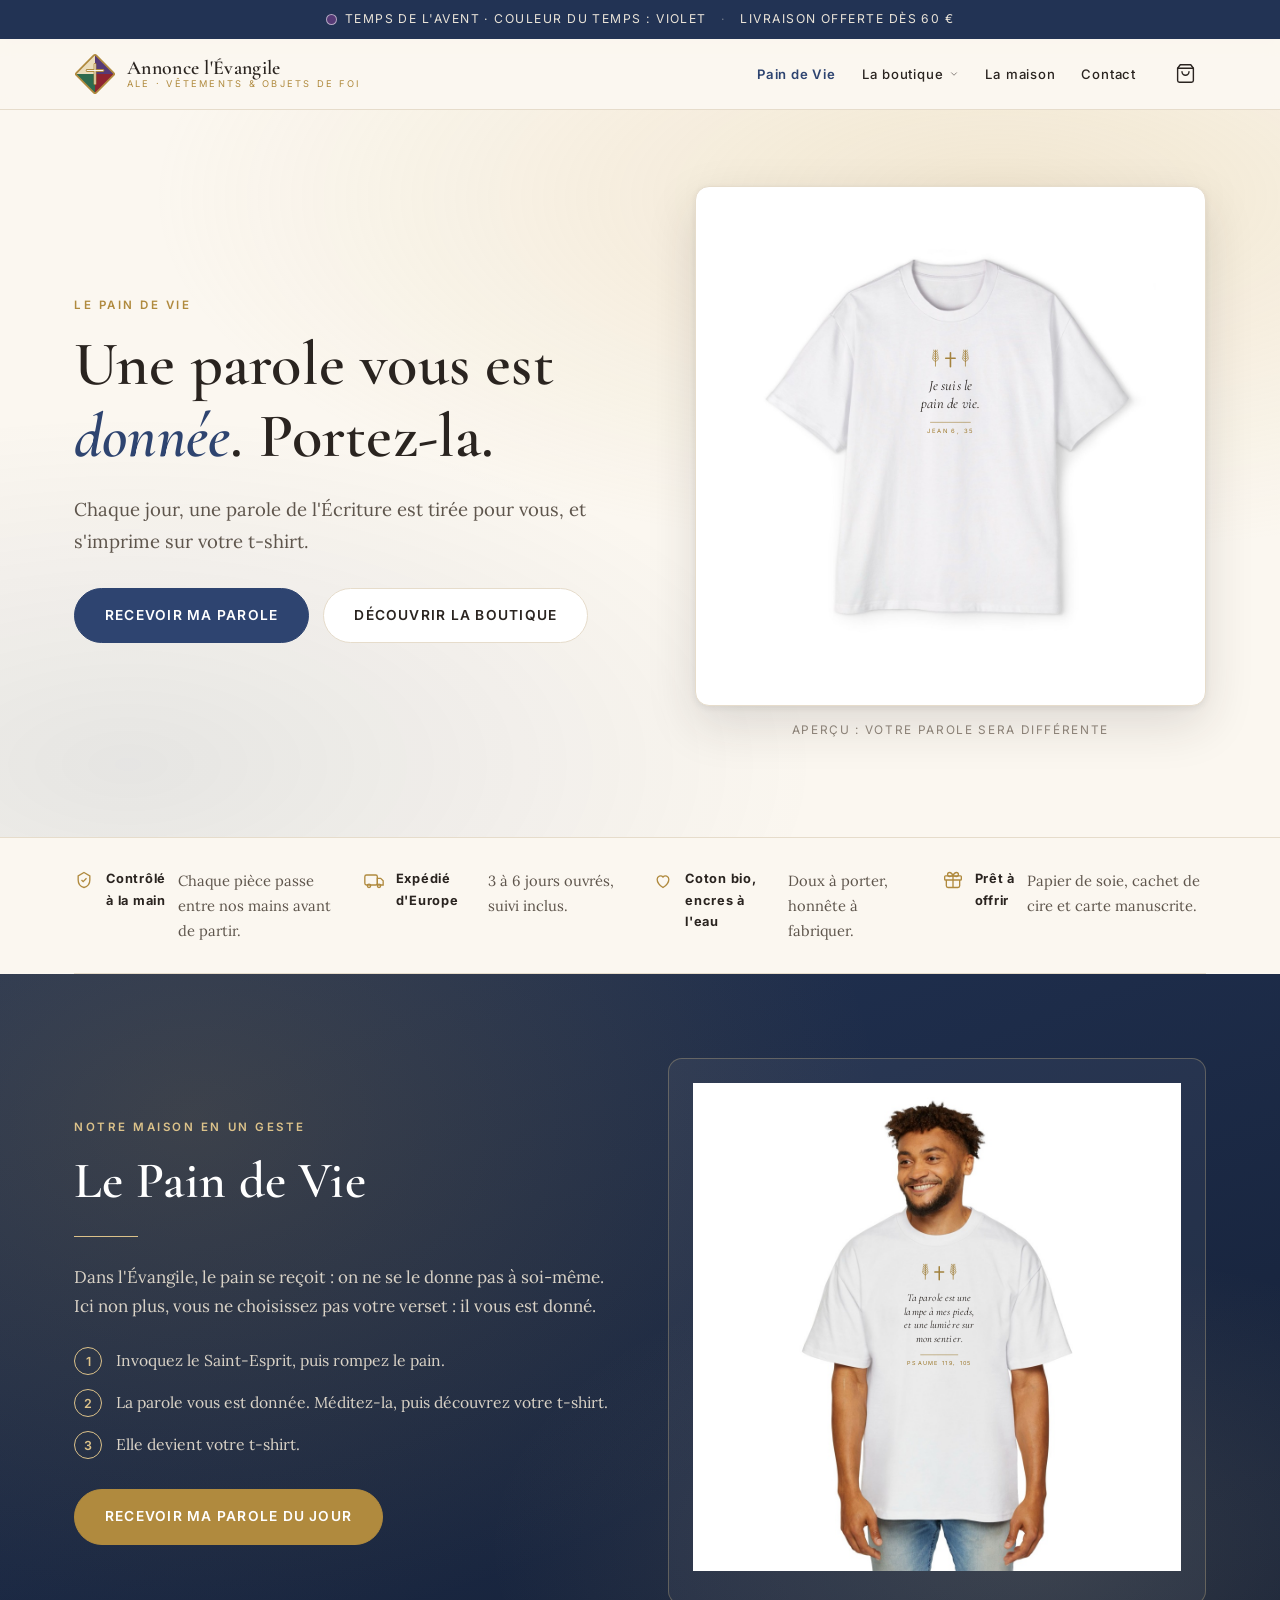
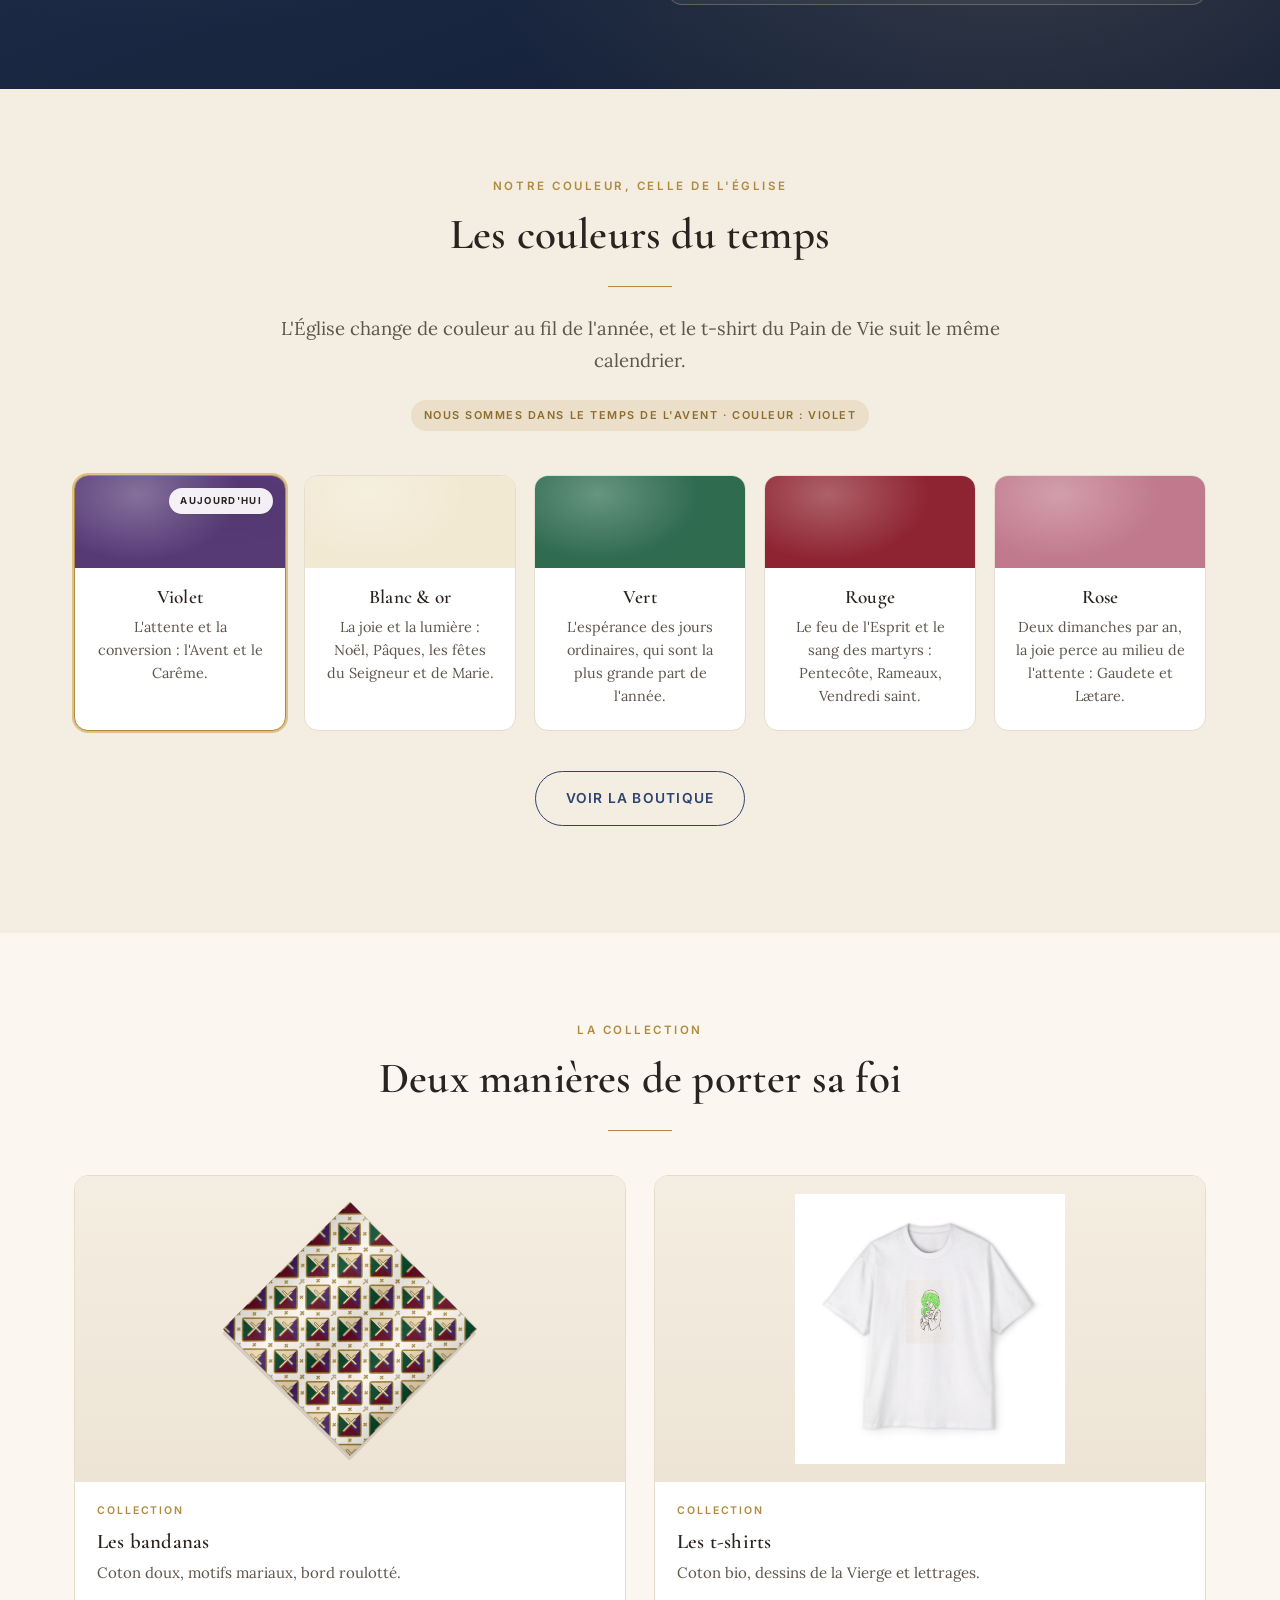
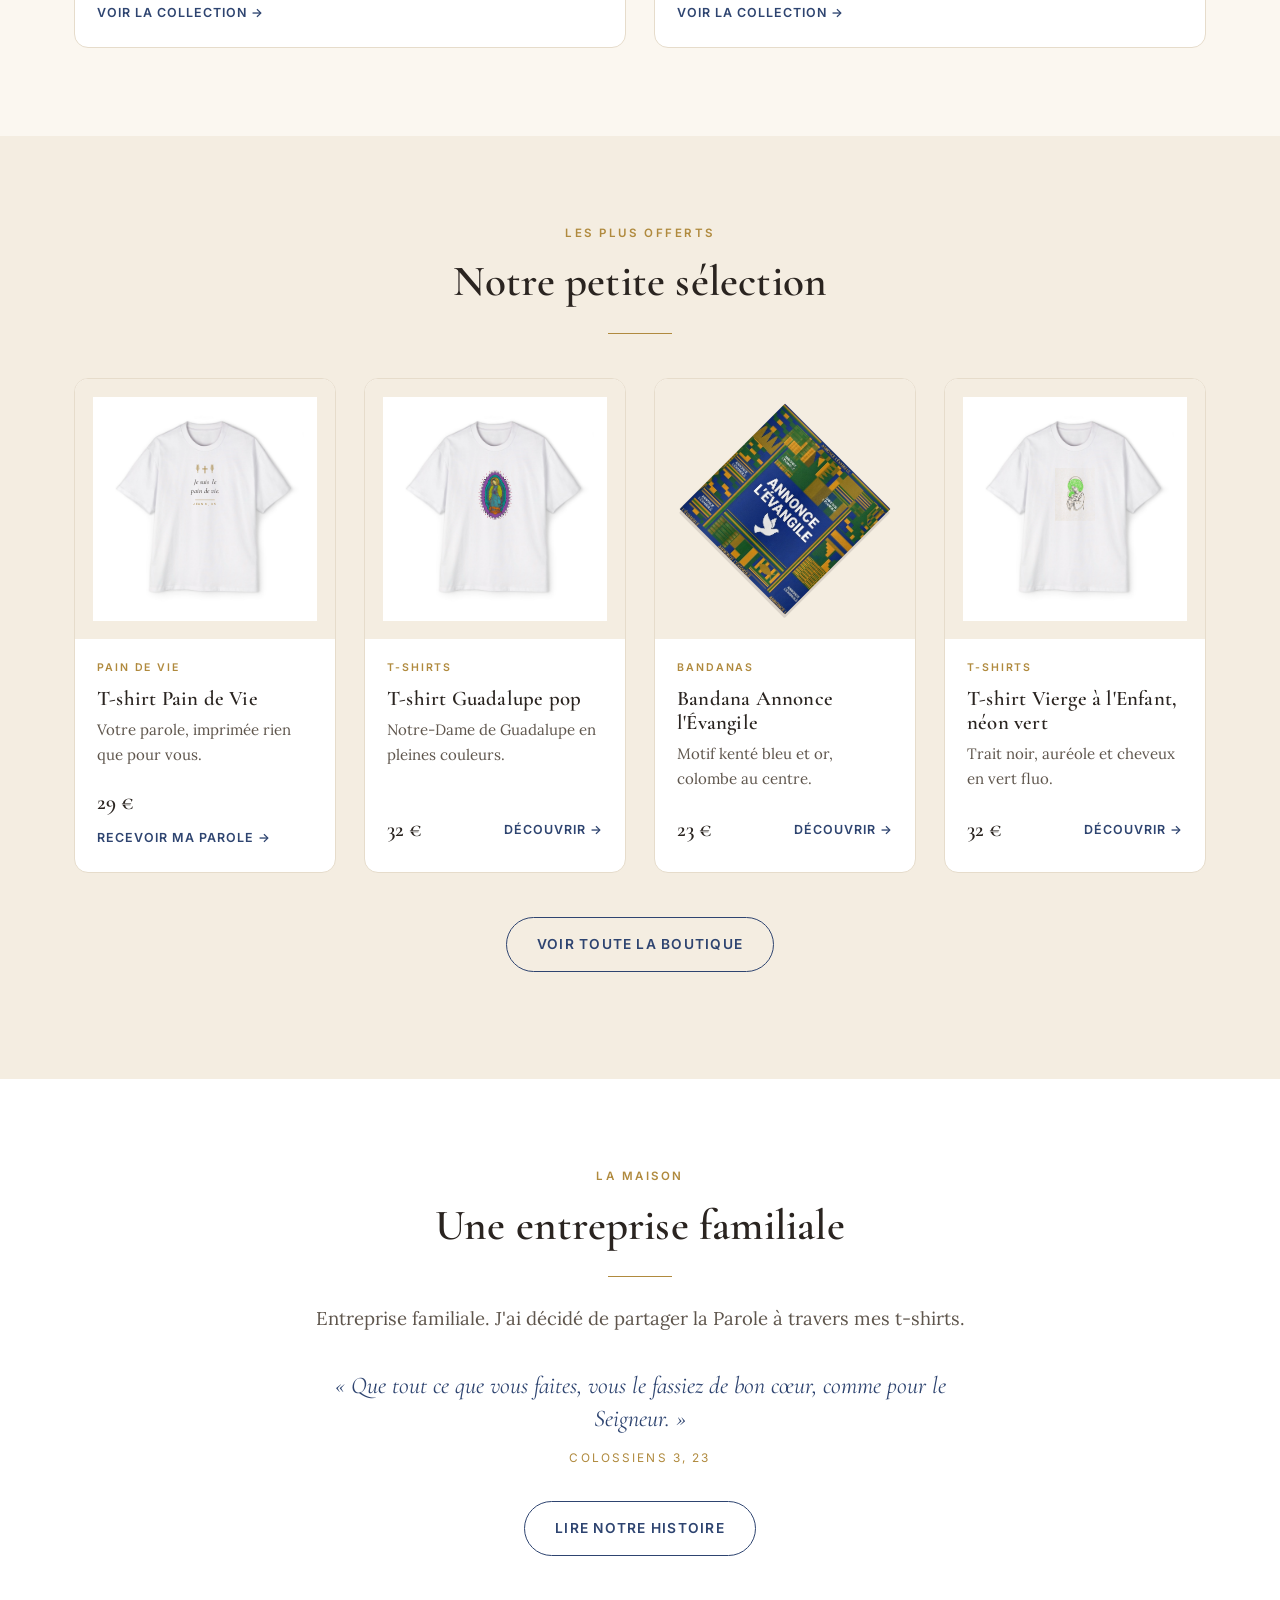
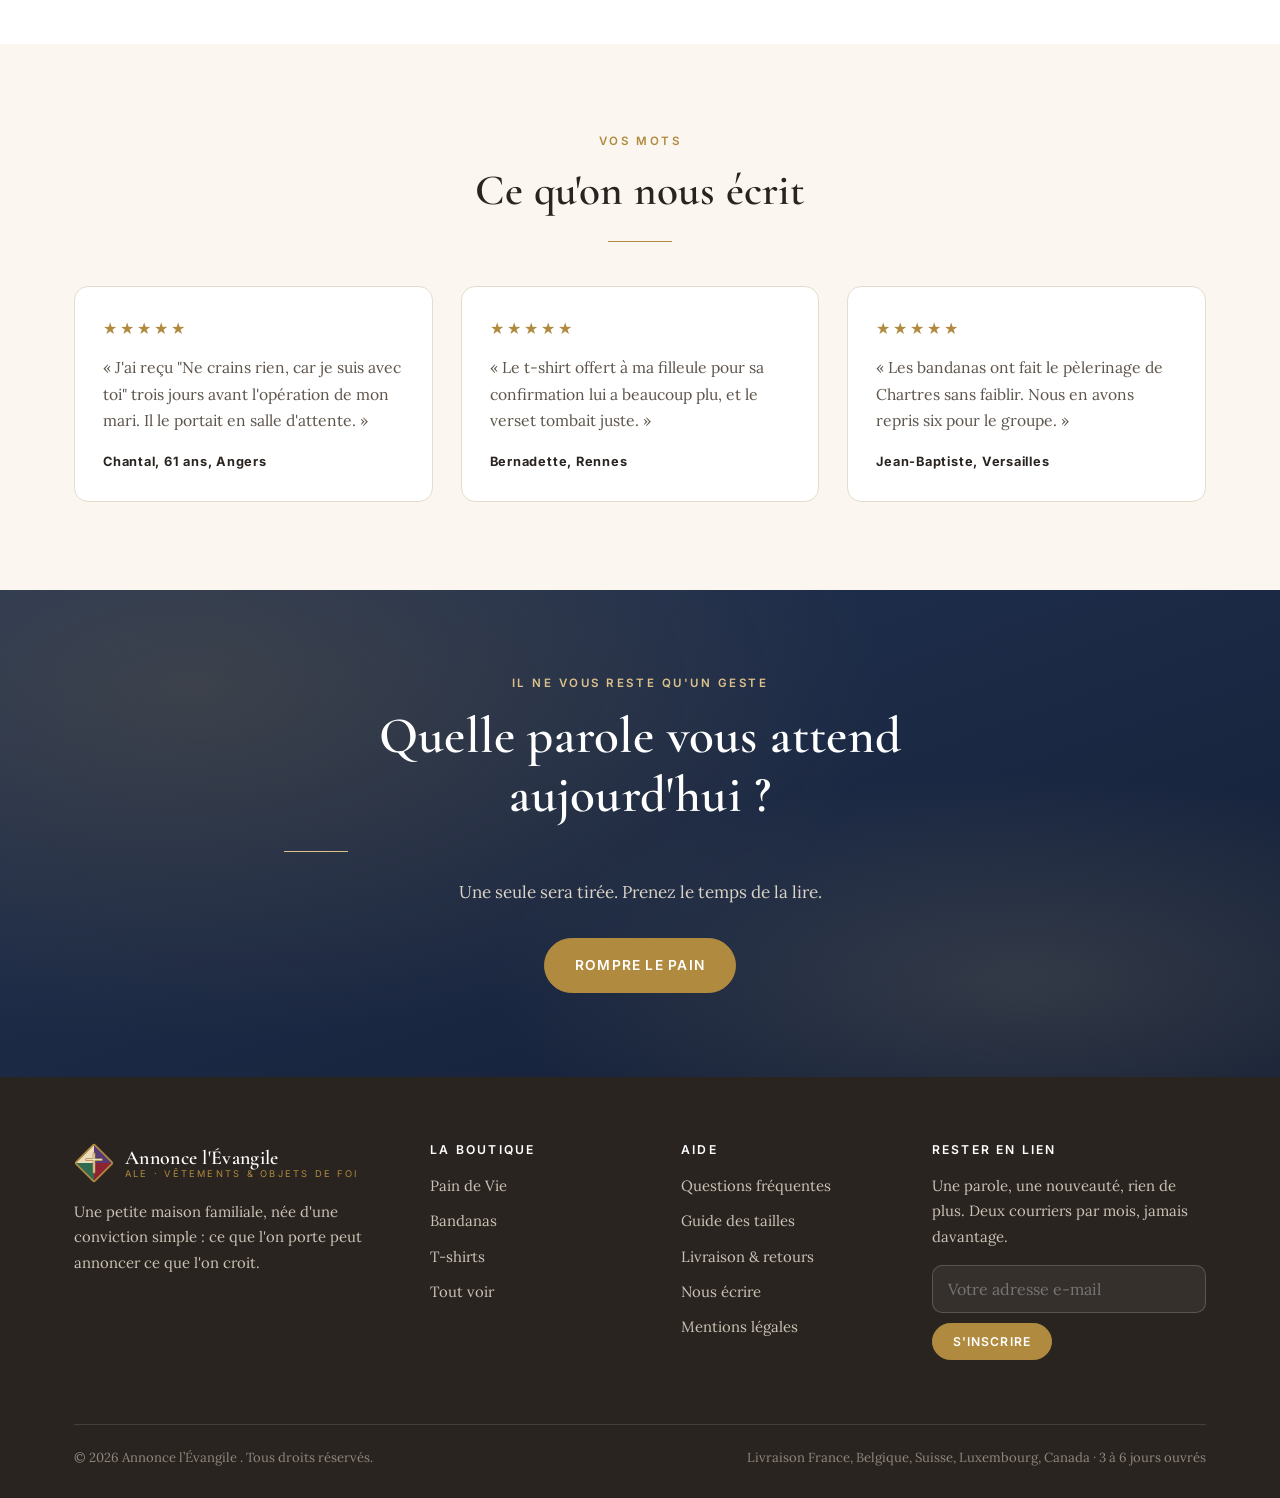
==== commit c0e11481: "T-shirt Saint Jean XXIII : le motif du bandana sur tout le vêtement" ====
--- a/index.html
+++ b/index.html
@@ -14,7 +14,7 @@
 <link rel="preconnect" href="https://fonts.googleapis.com">
 <link rel="preconnect" href="https://fonts.gstatic.com" crossorigin>
 <link href="https://fonts.googleapis.com/css2?family=Cormorant+Garamond:ital,wght@0,400;0,600;1,400;1,600&family=Inter:wght@400;500;600&family=Lora:ital,wght@0,400;0,600;1,400&display=swap" rel="stylesheet">
-<link rel="stylesheet" href="assets/style.css?v=202608210138">
+<link rel="stylesheet" href="assets/style.css?v=20260823092523">
 </head>
 <body>
 
@@ -180,11 +180,11 @@
 
 <div id="pied-site"></div>
 
-<script src="assets/config.js?v=202608210138"></script>
-<script src="assets/liturgie.js?v=202608210138"></script>
-<script src="assets/data.js?v=202608210138"></script>
-<script src="assets/mockup.js?v=202608210138"></script>
-<script src="assets/site.js?v=202608210138"></script>
+<script src="assets/config.js?v=20260823092523"></script>
+<script src="assets/liturgie.js?v=20260823092523"></script>
+<script src="assets/data.js?v=20260823092523"></script>
+<script src="assets/mockup.js?v=20260823092523"></script>
+<script src="assets/site.js?v=20260823092523"></script>
 <script>
 (function(){
   const T = LITURGIE.temps();
